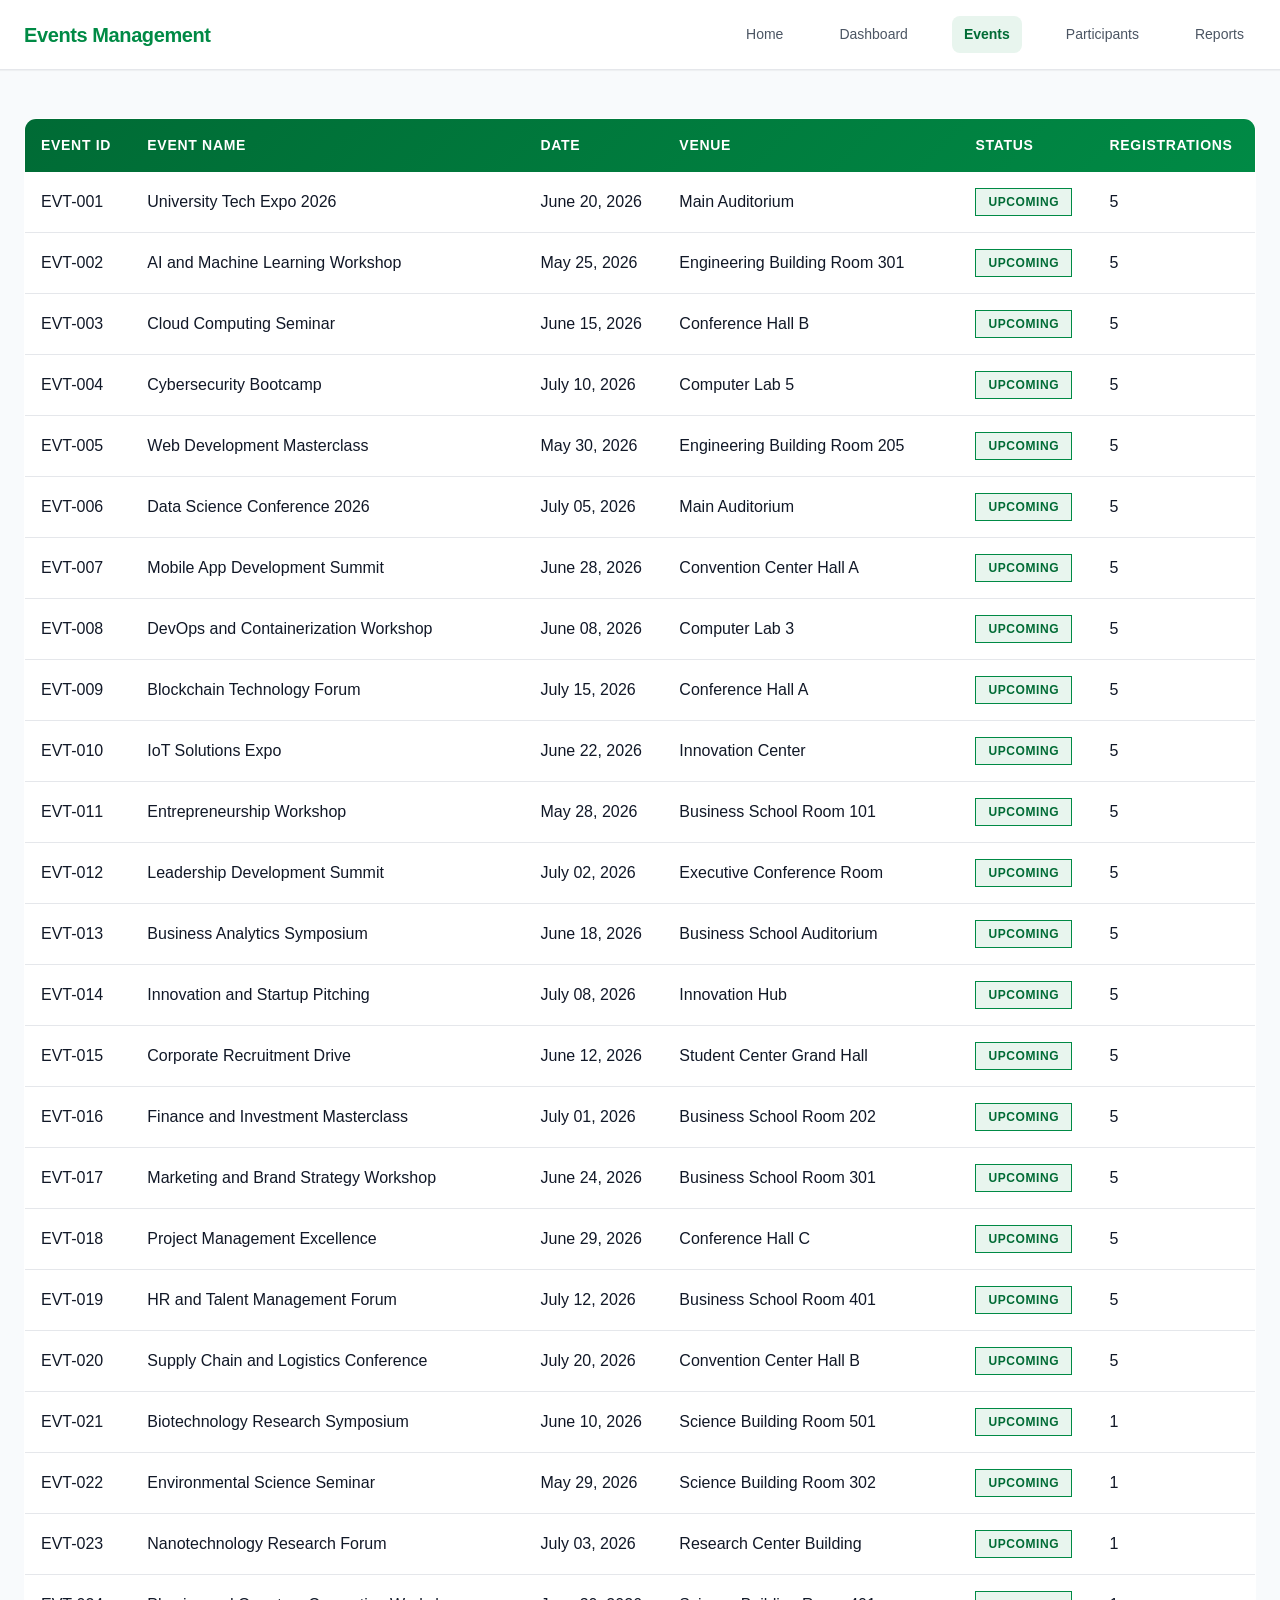
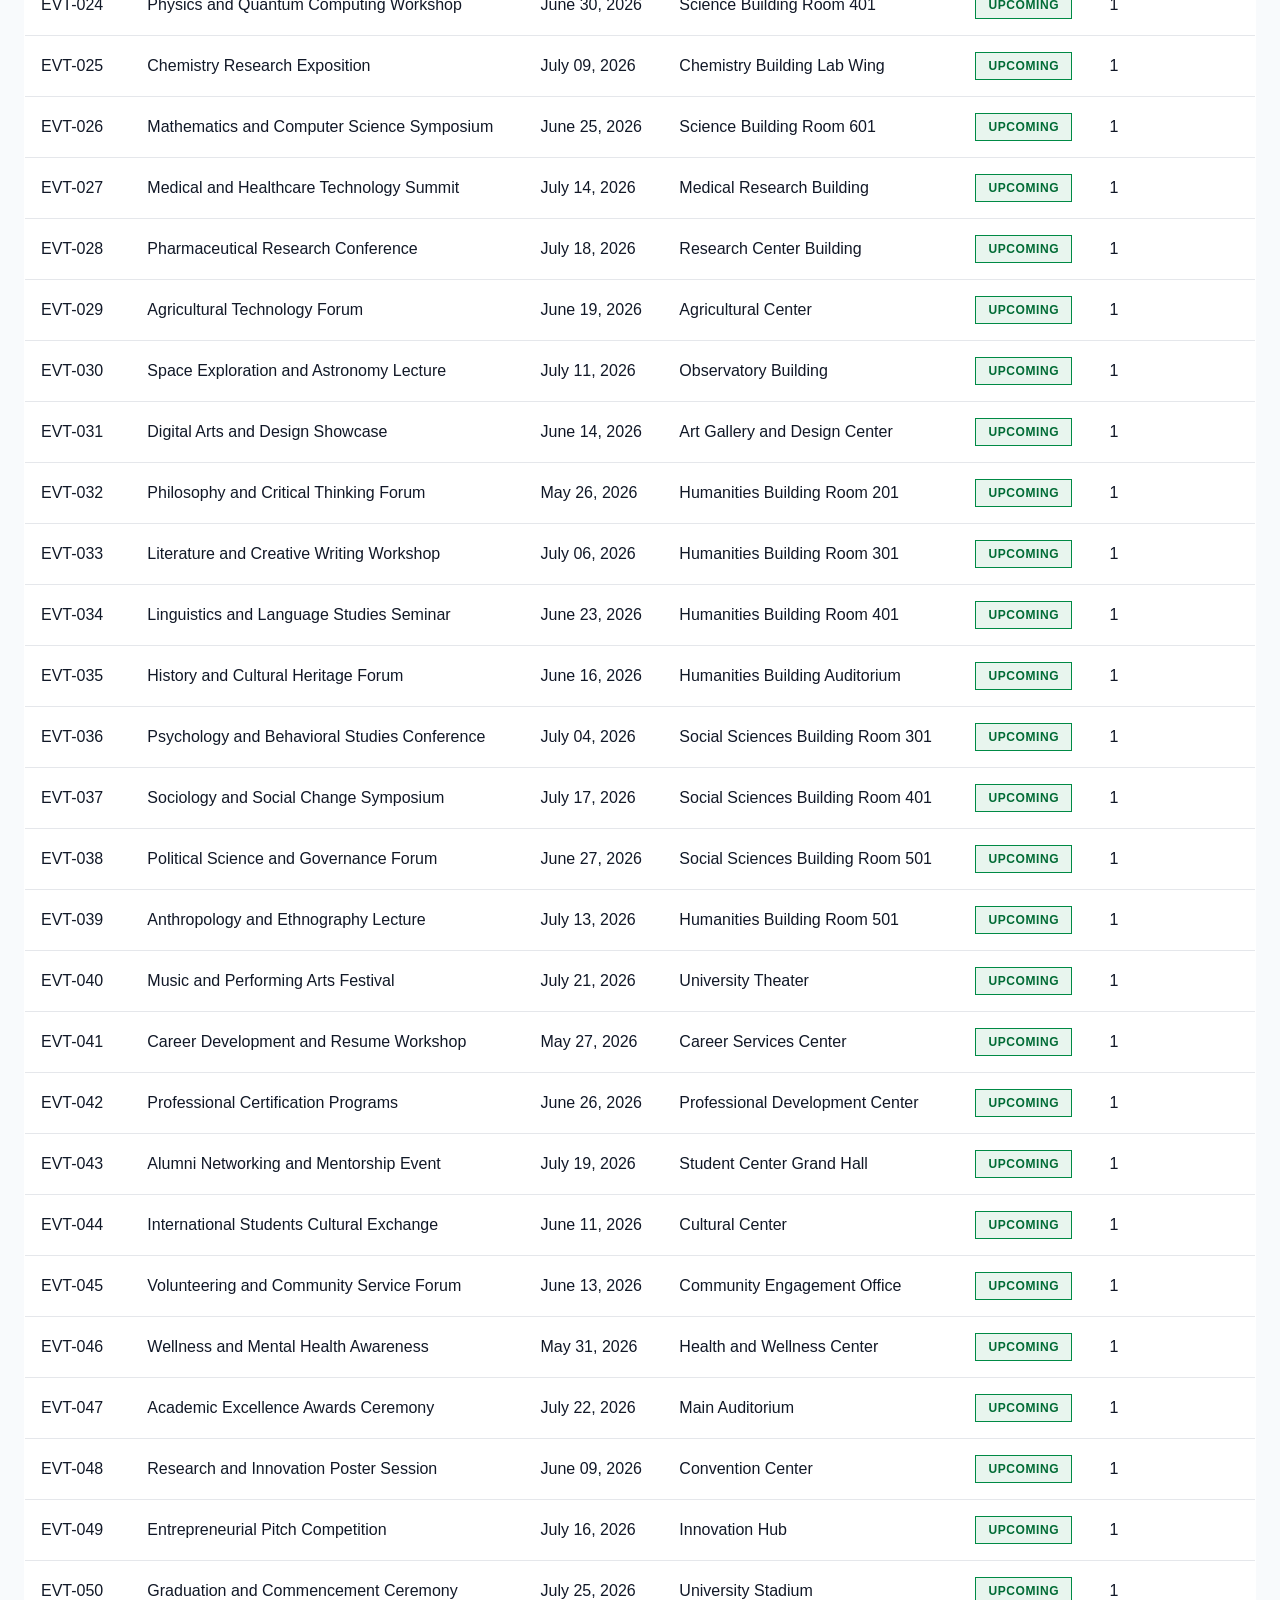
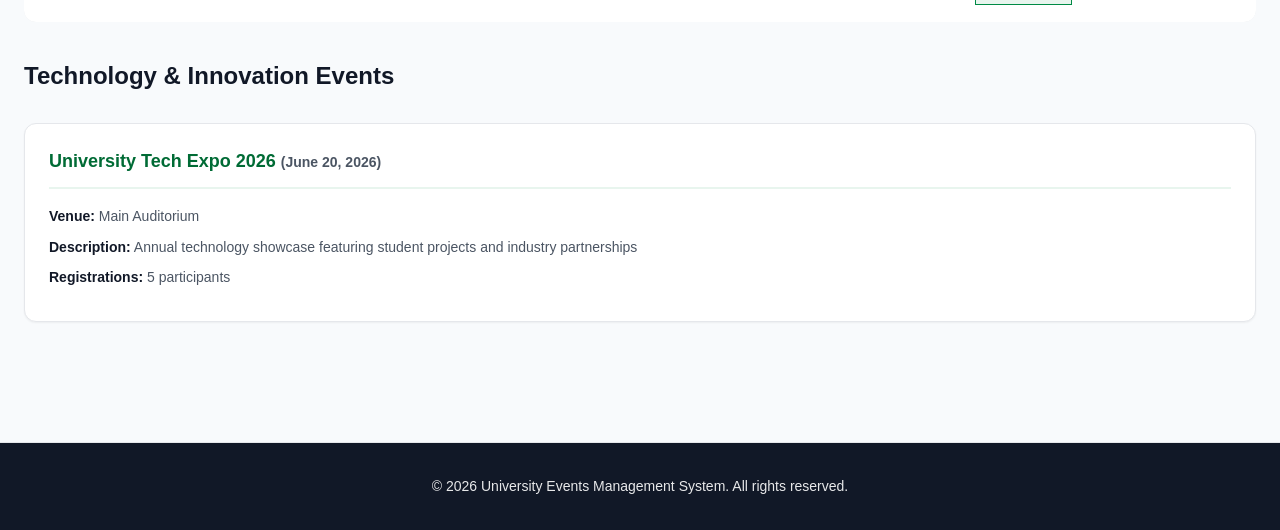
==== group6-events/html/events.html @ a9eaf487 "created initial development for all pages" ====
<!DOCTYPE html>
<html lang="en">
<head>
    <meta charset="UTF-8">
    <meta name="viewport" content="width=device-width, initial-scale=1.0">
    <title>Events Management System - Events Listing</title>
    <link rel="stylesheet" href="../css/style.css">
</head>
<body>
    <!-- HEADER / NAVIGATION -->
    <header class="header">
        <div class="container">
            <div class="header-content">
                <div class="logo">Events Management</div>
                <nav class="nav">
                    <a href="home.html">Home</a>
                    <a href="index.html">Dashboard</a>
                    <a href="events.html" class="active">Events</a>
                    <a href="participants.html">Participants</a>
                    <a href="reports.html">Reports</a>
                </nav>
            </div>
        </div>
    </header>

    <!-- MAIN CONTENT -->
    <main class="main">

        <div class="container">
            
            <!-- EVENTS TABLE -->
            <div class="table-container">
                <table>
                    <thead>
                        <tr>
                            <th>Event ID</th>
                            <th>Event Name</th>
                            <th>Date</th>
                            <th>Venue</th>
                            <th>Status</th>
                            <th>Registrations</th>
                        </tr>
                    </thead>
                    <tbody>
                        <tr><td>EVT-001</td><td>University Tech Expo 2026</td><td>June 20, 2026</td><td>Main Auditorium</td><td><span class="badge badge-primary">Upcoming</span></td><td>5</td></tr>
                        <tr><td>EVT-002</td><td>AI and Machine Learning Workshop</td><td>May 25, 2026</td><td>Engineering Building Room 301</td><td><span class="badge badge-primary">Upcoming</span></td><td>5</td></tr>
                        <tr><td>EVT-003</td><td>Cloud Computing Seminar</td><td>June 15, 2026</td><td>Conference Hall B</td><td><span class="badge badge-primary">Upcoming</span></td><td>5</td></tr>
                        <tr><td>EVT-004</td><td>Cybersecurity Bootcamp</td><td>July 10, 2026</td><td>Computer Lab 5</td><td><span class="badge badge-primary">Upcoming</span></td><td>5</td></tr>
                        <tr><td>EVT-005</td><td>Web Development Masterclass</td><td>May 30, 2026</td><td>Engineering Building Room 205</td><td><span class="badge badge-primary">Upcoming</span></td><td>5</td></tr>
                        <tr><td>EVT-006</td><td>Data Science Conference 2026</td><td>July 05, 2026</td><td>Main Auditorium</td><td><span class="badge badge-primary">Upcoming</span></td><td>5</td></tr>
                        <tr><td>EVT-007</td><td>Mobile App Development Summit</td><td>June 28, 2026</td><td>Convention Center Hall A</td><td><span class="badge badge-primary">Upcoming</span></td><td>5</td></tr>
                        <tr><td>EVT-008</td><td>DevOps and Containerization Workshop</td><td>June 08, 2026</td><td>Computer Lab 3</td><td><span class="badge badge-primary">Upcoming</span></td><td>5</td></tr>
                        <tr><td>EVT-009</td><td>Blockchain Technology Forum</td><td>July 15, 2026</td><td>Conference Hall A</td><td><span class="badge badge-primary">Upcoming</span></td><td>5</td></tr>
                        <tr><td>EVT-010</td><td>IoT Solutions Expo</td><td>June 22, 2026</td><td>Innovation Center</td><td><span class="badge badge-primary">Upcoming</span></td><td>5</td></tr>
                        <tr><td>EVT-011</td><td>Entrepreneurship Workshop</td><td>May 28, 2026</td><td>Business School Room 101</td><td><span class="badge badge-primary">Upcoming</span></td><td>5</td></tr>
                        <tr><td>EVT-012</td><td>Leadership Development Summit</td><td>July 02, 2026</td><td>Executive Conference Room</td><td><span class="badge badge-primary">Upcoming</span></td><td>5</td></tr>
                        <tr><td>EVT-013</td><td>Business Analytics Symposium</td><td>June 18, 2026</td><td>Business School Auditorium</td><td><span class="badge badge-primary">Upcoming</span></td><td>5</td></tr>
                        <tr><td>EVT-014</td><td>Innovation and Startup Pitching</td><td>July 08, 2026</td><td>Innovation Hub</td><td><span class="badge badge-primary">Upcoming</span></td><td>5</td></tr>
                        <tr><td>EVT-015</td><td>Corporate Recruitment Drive</td><td>June 12, 2026</td><td>Student Center Grand Hall</td><td><span class="badge badge-primary">Upcoming</span></td><td>5</td></tr>
                        <tr><td>EVT-016</td><td>Finance and Investment Masterclass</td><td>July 01, 2026</td><td>Business School Room 202</td><td><span class="badge badge-primary">Upcoming</span></td><td>5</td></tr>
                        <tr><td>EVT-017</td><td>Marketing and Brand Strategy Workshop</td><td>June 24, 2026</td><td>Business School Room 301</td><td><span class="badge badge-primary">Upcoming</span></td><td>5</td></tr>
                        <tr><td>EVT-018</td><td>Project Management Excellence</td><td>June 29, 2026</td><td>Conference Hall C</td><td><span class="badge badge-primary">Upcoming</span></td><td>5</td></tr>
                        <tr><td>EVT-019</td><td>HR and Talent Management Forum</td><td>July 12, 2026</td><td>Business School Room 401</td><td><span class="badge badge-primary">Upcoming</span></td><td>5</td></tr>
                        <tr><td>EVT-020</td><td>Supply Chain and Logistics Conference</td><td>July 20, 2026</td><td>Convention Center Hall B</td><td><span class="badge badge-primary">Upcoming</span></td><td>5</td></tr>
                        <tr><td>EVT-021</td><td>Biotechnology Research Symposium</td><td>June 10, 2026</td><td>Science Building Room 501</td><td><span class="badge badge-primary">Upcoming</span></td><td>1</td></tr>
                        <tr><td>EVT-022</td><td>Environmental Science Seminar</td><td>May 29, 2026</td><td>Science Building Room 302</td><td><span class="badge badge-primary">Upcoming</span></td><td>1</td></tr>
                        <tr><td>EVT-023</td><td>Nanotechnology Research Forum</td><td>July 03, 2026</td><td>Research Center Building</td><td><span class="badge badge-primary">Upcoming</span></td><td>1</td></tr>
                        <tr><td>EVT-024</td><td>Physics and Quantum Computing Workshop</td><td>June 30, 2026</td><td>Science Building Room 401</td><td><span class="badge badge-primary">Upcoming</span></td><td>1</td></tr>
                        <tr><td>EVT-025</td><td>Chemistry Research Exposition</td><td>July 09, 2026</td><td>Chemistry Building Lab Wing</td><td><span class="badge badge-primary">Upcoming</span></td><td>1</td></tr>
                        <tr><td>EVT-026</td><td>Mathematics and Computer Science Symposium</td><td>June 25, 2026</td><td>Science Building Room 601</td><td><span class="badge badge-primary">Upcoming</span></td><td>1</td></tr>
                        <tr><td>EVT-027</td><td>Medical and Healthcare Technology Summit</td><td>July 14, 2026</td><td>Medical Research Building</td><td><span class="badge badge-primary">Upcoming</span></td><td>1</td></tr>
                        <tr><td>EVT-028</td><td>Pharmaceutical Research Conference</td><td>July 18, 2026</td><td>Research Center Building</td><td><span class="badge badge-primary">Upcoming</span></td><td>1</td></tr>
                        <tr><td>EVT-029</td><td>Agricultural Technology Forum</td><td>June 19, 2026</td><td>Agricultural Center</td><td><span class="badge badge-primary">Upcoming</span></td><td>1</td></tr>
                        <tr><td>EVT-030</td><td>Space Exploration and Astronomy Lecture</td><td>July 11, 2026</td><td>Observatory Building</td><td><span class="badge badge-primary">Upcoming</span></td><td>1</td></tr>
                        <tr><td>EVT-031</td><td>Digital Arts and Design Showcase</td><td>June 14, 2026</td><td>Art Gallery and Design Center</td><td><span class="badge badge-primary">Upcoming</span></td><td>1</td></tr>
                        <tr><td>EVT-032</td><td>Philosophy and Critical Thinking Forum</td><td>May 26, 2026</td><td>Humanities Building Room 201</td><td><span class="badge badge-primary">Upcoming</span></td><td>1</td></tr>
                        <tr><td>EVT-033</td><td>Literature and Creative Writing Workshop</td><td>July 06, 2026</td><td>Humanities Building Room 301</td><td><span class="badge badge-primary">Upcoming</span></td><td>1</td></tr>
                        <tr><td>EVT-034</td><td>Linguistics and Language Studies Seminar</td><td>June 23, 2026</td><td>Humanities Building Room 401</td><td><span class="badge badge-primary">Upcoming</span></td><td>1</td></tr>
                        <tr><td>EVT-035</td><td>History and Cultural Heritage Forum</td><td>June 16, 2026</td><td>Humanities Building Auditorium</td><td><span class="badge badge-primary">Upcoming</span></td><td>1</td></tr>
                        <tr><td>EVT-036</td><td>Psychology and Behavioral Studies Conference</td><td>July 04, 2026</td><td>Social Sciences Building Room 301</td><td><span class="badge badge-primary">Upcoming</span></td><td>1</td></tr>
                        <tr><td>EVT-037</td><td>Sociology and Social Change Symposium</td><td>July 17, 2026</td><td>Social Sciences Building Room 401</td><td><span class="badge badge-primary">Upcoming</span></td><td>1</td></tr>
                        <tr><td>EVT-038</td><td>Political Science and Governance Forum</td><td>June 27, 2026</td><td>Social Sciences Building Room 501</td><td><span class="badge badge-primary">Upcoming</span></td><td>1</td></tr>
                        <tr><td>EVT-039</td><td>Anthropology and Ethnography Lecture</td><td>July 13, 2026</td><td>Humanities Building Room 501</td><td><span class="badge badge-primary">Upcoming</span></td><td>1</td></tr>
                        <tr><td>EVT-040</td><td>Music and Performing Arts Festival</td><td>July 21, 2026</td><td>University Theater</td><td><span class="badge badge-primary">Upcoming</span></td><td>1</td></tr>
                        <tr><td>EVT-041</td><td>Career Development and Resume Workshop</td><td>May 27, 2026</td><td>Career Services Center</td><td><span class="badge badge-primary">Upcoming</span></td><td>1</td></tr>
                        <tr><td>EVT-042</td><td>Professional Certification Programs</td><td>June 26, 2026</td><td>Professional Development Center</td><td><span class="badge badge-primary">Upcoming</span></td><td>1</td></tr>
                        <tr><td>EVT-043</td><td>Alumni Networking and Mentorship Event</td><td>July 19, 2026</td><td>Student Center Grand Hall</td><td><span class="badge badge-primary">Upcoming</span></td><td>1</td></tr>
                        <tr><td>EVT-044</td><td>International Students Cultural Exchange</td><td>June 11, 2026</td><td>Cultural Center</td><td><span class="badge badge-primary">Upcoming</span></td><td>1</td></tr>
                        <tr><td>EVT-045</td><td>Volunteering and Community Service Forum</td><td>June 13, 2026</td><td>Community Engagement Office</td><td><span class="badge badge-primary">Upcoming</span></td><td>1</td></tr>
                        <tr><td>EVT-046</td><td>Wellness and Mental Health Awareness</td><td>May 31, 2026</td><td>Health and Wellness Center</td><td><span class="badge badge-primary">Upcoming</span></td><td>1</td></tr>
                        <tr><td>EVT-047</td><td>Academic Excellence Awards Ceremony</td><td>July 22, 2026</td><td>Main Auditorium</td><td><span class="badge badge-primary">Upcoming</span></td><td>1</td></tr>
                        <tr><td>EVT-048</td><td>Research and Innovation Poster Session</td><td>June 09, 2026</td><td>Convention Center</td><td><span class="badge badge-primary">Upcoming</span></td><td>1</td></tr>
                        <tr><td>EVT-049</td><td>Entrepreneurial Pitch Competition</td><td>July 16, 2026</td><td>Innovation Hub</td><td><span class="badge badge-primary">Upcoming</span></td><td>1</td></tr>
                        <tr><td>EVT-050</td><td>Graduation and Commencement Ceremony</td><td>July 25, 2026</td><td>University Stadium</td><td><span class="badge badge-primary">Upcoming</span></td><td>1</td></tr>
                    </tbody>
                </table>
            </div>

            <!-- TECH EVENTS CATEGORY -->
            <section class="section">
                <h2>Technology & Innovation Events</h2>
                <div class="grid grid-cols-1">
                    <div class="card">
                        <div class="card-title">University Tech Expo 2026 <span style="color: #4B5563; font-size: 0.875rem;">(June 20, 2026)</span></div>
                        <div class="card-content">
                            <p><strong>Venue:</strong> Main Auditorium</p>
                            <p><strong>Description:</strong> Annual technology showcase featuring student projects and industry partnerships</p>
                            <p><strong>Registrations:</strong> 5 participants</p>
                        </div>
                    </div>
                </div>
            </section>

        </div>
    </main>

    <!-- FOOTER -->
    <footer class="footer">
        <p>&copy; 2026 University Events Management System. All rights reserved.</p>
    </footer>
</body>
</html>
---- group6-events/css/style.css ----
/*
  Events Management System - Master Stylesheet
  Design System: Modern SaaS Analytics Dashboard
  Reference: website_design_reference_guide.md
  Color Scheme: White-dominant with deep green branding
*/

:root {
  /* PRIMARY COLORS */
  --primary-600: #006B35;       /* Dark green for hero/sections */
  --primary-500: #008A45;       /* Main brand color */
  --primary-200: #E8F5EE;       /* Light green for accents */
  --primary-700: #004D26;       /* Deep green accents */  
  /* SURFACE COLORS */
  --surface-0: #FFFFFF;
  --surface-50: #F8FAFC;
  --surface-100: #F1F5F9;
  
  /* NEUTRAL COLORS */
  --neutral-900: #111827;
  --neutral-700: #374151;
  --neutral-600: #4B5563;
  --neutral-500: #6B7280;
  --border-200: #E5E7EB;
  
  /* SEMANTIC */
  --success-500: #16A34A;
  --warning-500: #F59E0B;
  --danger-500: #DC2626;
  
  /* TYPOGRAPHY */
  --font-sans: -apple-system, BlinkMacSystemFont, "Segoe UI", Roboto, sans-serif;
  --font-size-xs: 0.75rem;
  --font-size-sm: 0.875rem;
  --font-size-base: 1rem;
  --font-size-lg: 1.125rem;
  --font-size-xl: 1.25rem;
  --font-size-2xl: 1.5rem;
  --font-size-3xl: 1.875rem;
  --font-size-4xl: 2.25rem;
  
  --line-height-tight: 1.2;
  --line-height-snug: 1.375;
  --line-height-normal: 1.5;
  --line-height-relaxed: 1.625;
  
  /* SPACING */
  --spacing-1: 0.25rem;
  --spacing-2: 0.5rem;
  --spacing-3: 0.75rem;
  --spacing-4: 1rem;
  --spacing-6: 1.5rem;
  --spacing-8: 2rem;
  --spacing-10: 2.5rem;
  --spacing-12: 3rem;
  --spacing-16: 4rem;
  
  /* SHADOWS */
  --shadow-xs: 0 1px 1px 0 rgba(0, 0, 0, 0.04);
  --shadow-sm: 0 1px 2px 0 rgba(0, 0, 0, 0.05);
  --shadow-md: 0 4px 6px -1px rgba(0, 0, 0, 0.1);
  --shadow-lg: 0 10px 15px -3px rgba(0, 0, 0, 0.1);
  
  /* BORDERS */
  --radius-sm: 0.25rem;
  --radius-md: 0.5rem;
  --radius-lg: 0.75rem;
}

/* ========================================
   GLOBAL STYLES
   ======================================== */

* {
  margin: 0;
  padding: 0;
  box-sizing: border-box;
}

html {
  scroll-behavior: smooth;
}

body {
  font-family: var(--font-sans);
  font-size: var(--font-size-base);
  line-height: var(--line-height-normal);
  color: var(--neutral-900);
  background-color: var(--surface-50);
  -webkit-font-smoothing: antialiased;
  display: flex;
  flex-direction: column;
  min-height: 100vh;
}

/* ========================================
   TYPOGRAPHY
   ======================================== */

h1, h2, h3, h4, h5, h6 {
  font-weight: 600;
  line-height: var(--line-height-tight);
  color: var(--neutral-900);
}

h1 {
  font-size: var(--font-size-3xl);
  font-weight: 700;
  margin-bottom: var(--spacing-4);
  color: var(--neutral-900);
}

h2 {
  font-size: var(--font-size-2xl);
  margin-bottom: var(--spacing-6);
  color: var(--neutral-900);
}

h3 {
  font-size: var(--font-size-xl);
  margin-bottom: var(--spacing-4);
}

p {
  margin-bottom: var(--spacing-4);
  color: var(--neutral-600);
  line-height: var(--line-height-relaxed);
}

small {
  font-size: var(--font-size-sm);
  color: var(--neutral-600);
}

a {
  color: var(--primary-500);
  text-decoration: none;
  transition: color 0.2s ease;
}

a:hover {
  color: var(--primary-600);
  text-decoration: underline;
}

/* ========================================
   LAYOUT & STRUCTURE
   ======================================== */

.container {
  width: 100%; 
  padding: 0 var(--spacing-6); 
}

main.main {
  flex: 1;
  padding: var(--spacing-12) 0;
}

/* ========================================
   HEADER / NAVIGATION
   ======================================== */

.header {
  background-color: var(--surface-0);
  border-bottom: 1px solid var(--border-200);
  padding: var(--spacing-4) 0;
  position: sticky;
  top: 0;
  z-index: 100;
  box-shadow: var(--shadow-xs);
}

.header-content {
  display: flex;
  justify-content: space-between;
  align-items: center;
  gap: var(--spacing-8);
}

.logo {
  font-size: var(--font-size-xl);
  font-weight: 700;
  color: var(--primary-500);
  white-space: nowrap;
  letter-spacing: -0.02em;
}

.nav {
  display: flex;
  gap: var(--spacing-8);
  align-items: center;
}

.nav a {
  font-size: var(--font-size-sm);
  font-weight: 500;
  color: var(--neutral-600);
  padding: var(--spacing-2) var(--spacing-3);
  border-radius: var(--radius-md);
  transition: all 0.2s ease;
  position: relative;
}

.nav a:hover {
  color: var(--primary-500);
  background-color: var(--primary-200);
}

.nav a.active {
  color: var(--primary-600);
  background-color: var(--primary-200);
  font-weight: 600;
}

/* ========================================
   HERO SECTION
   ======================================== */

.hero-section {
  background: linear-gradient(135deg, #004D26 0%, #006B35 50%, #008A45 100%);
  color: var(--surface-0);
  padding: var(--spacing-16) 0 var(--spacing-12) 0;
  margin-bottom: var(--spacing-12);
  text-align: center;
  box-shadow: var(--shadow-md);
}

.hero-section h1 {
  color: var(--surface-0);
  font-size: var(--font-size-4xl);
  margin-bottom: var(--spacing-4);
  font-weight: 700;
}

.hero-section p {
  color: rgba(255, 255, 255, 0.9);
  font-size: var(--font-size-lg);
  max-width: 600px;
  margin: 0 auto var(--spacing-8) auto;
}

.footer {
  background-color: var(--neutral-900);
  color: var(--surface-0);
  padding: var(--spacing-8) 0;
  text-align: center;
  font-size: var(--font-size-sm);
  margin-top: auto;
  border-top: 1px solid var(--border-200);
}

.footer p {
  margin: 0;
  color: var(--surface-0);
  opacity: 0.9;
}

/* ========================================
   CARDS & SECTIONS
   ======================================== */

.section {
  margin-bottom: var(--spacing-12);
}

.section h2 {
  font-size: var(--font-size-2xl);
  margin-bottom: var(--spacing-8);
  color: var(--neutral-900);
  font-weight: 700;
}

.card {
  background-color: var(--surface-0);
  border: 1px solid var(--border-200);
  border-radius: var(--radius-lg);
  padding: var(--spacing-6);
  margin-bottom: var(--spacing-6);
  box-shadow: var(--shadow-sm);
  transition: all 0.2s ease;
}

.card:hover {
  box-shadow: var(--shadow-md);
  border-color: var(--primary-200);
}

.card-title {
  font-size: var(--font-size-lg);
  font-weight: 600;
  color: var(--primary-600);
  margin-bottom: var(--spacing-4);
  padding-bottom: var(--spacing-3);
  border-bottom: 2px solid var(--primary-200);
}

.card-content {
  color: var(--neutral-600);
  line-height: var(--line-height-relaxed);
}

.card-content p {
  margin-bottom: var(--spacing-2);
  font-size: var(--font-size-sm);
}

.card-content strong {
  color: var(--neutral-900);
  font-weight: 600;
}

/* ========================================
   STATISTICS & DASHBOARD CARDS
   ======================================== */

.stats-grid {
  display: grid;
  grid-template-columns: repeat(auto-fit, minmax(240px, 1fr));
  gap: var(--spacing-6);
  margin-bottom: var(--spacing-10);
}

.stat-card {
  background-color: var(--surface-0);
  border: 1px solid var(--border-200);
  border-radius: var(--radius-lg);
  padding: var(--spacing-6);
  text-align: center;
  box-shadow: var(--shadow-sm);
  transition: all 0.3s ease;
  position: relative;
}

.stat-card::before {
  content: '';
  position: absolute;
  top: 0;
  left: 0;
  right: 0;
  height: 3px;
  background: linear-gradient(90deg, var(--primary-600), var(--primary-500));
  border-radius: var(--radius-lg) var(--radius-lg) 0 0;
}

.stat-card:hover {
  box-shadow: var(--shadow-lg);
  transform: translateY(-4px);
  border-color: var(--primary-500);
}

.stat-label {
  font-size: var(--font-size-xs);
  font-weight: 700;
  text-transform: uppercase;
  letter-spacing: 0.05em;
  color: var(--neutral-600);
  margin-bottom: var(--spacing-2);
}

.stat-value {
  font-size: var(--font-size-4xl);
  font-weight: 700;
  color: var(--primary-600);
  line-height: 1;
  margin-bottom: var(--spacing-2);
}

.stat-unit {
  font-size: var(--font-size-sm);
  color: var(--neutral-600);
  font-weight: 500;
}

/* ========================================
   TABLES
   ======================================== */

.table-container {
  overflow-x: auto;
  margin-bottom: var(--spacing-10);
  border-radius: var(--radius-lg);
}

table {
  width: 100%;
  border-collapse: collapse;
  background-color: var(--surface-0);
  border: 1px solid var(--border-200);
  border-radius: var(--radius-lg);
  overflow: hidden;
  box-shadow: var(--shadow-sm);
}

thead {
  background: linear-gradient(135deg, var(--primary-600) 0%, var(--primary-500) 100%);
  color: var(--surface-0);
}

th {
  padding: var(--spacing-4);
  text-align: left;
  font-weight: 700;
  font-size: var(--font-size-sm);
  text-transform: uppercase;
  letter-spacing: 0.05em;
}

td {
  padding: var(--spacing-4);
  border-bottom: 1px solid var(--border-200);
  color: var(--neutral-900);
}

tbody tr {
  transition: background-color 0.2s ease;
}

tbody tr:hover {
  background-color: var(--primary-200);
}

tbody tr:last-child td {
  border-bottom: none;
}

/* ========================================
   BADGES & STATUS INDICATORS
   ======================================== */

.badge {
  display: inline-block;
  padding: var(--spacing-1) var(--spacing-3);
  border-radius: var(--radius-full);
  font-size: var(--font-size-xs);
  font-weight: 700;
  text-transform: uppercase;
  letter-spacing: 0.05em;
  white-space: nowrap;
  transition: all 0.2s ease;
}

.badge-confirmed {
  background-color: #D1FAE5;
  color: #065F46;
  border: 1px solid #6EE7B7;
}

.badge-pending {
  background-color: #FEF3C7;
  color: #92400E;
  border: 1px solid #FCD34D;
}

.badge-cancelled {
  background-color: #FEE2E2;
  color: #991B1B;
  border: 1px solid #FCA5A5;
}

.badge-primary {
  background-color: var(--primary-200);
  color: var(--primary-600);
  border: 1px solid var(--primary-500);
}

.badge-secondary {
  background-color: var(--neutral-100);
  color: var(--neutral-700);
  border: 1px solid var(--neutral-300);
}

.badge-success {
  background-color: #DCFCE7;
  color: var(--success-500);
  border: 1px solid var(--success-500);
}

/* ========================================
   BUTTONS
   ======================================== */

.btn {
  display: inline-block;
  padding: var(--spacing-3) var(--spacing-6);
  border-radius: var(--radius-md);
  font-size: var(--font-size-sm);
  font-weight: 600;
  border: 1px solid transparent;
  cursor: pointer;
  transition: all 0.2s ease;
  text-align: center;
  text-decoration: none;
  font-family: var(--font-sans);
}

.btn-primary {
  background-color: var(--primary-500);
  color: var(--surface-0);
  border-color: var(--primary-600);
}

.btn-primary:hover {
  background-color: var(--primary-600);
  transform: translateY(-2px);
  box-shadow: var(--shadow-md);
}

.btn-secondary {
  background-color: var(--surface-50);
  color: var(--neutral-900);
  border: 1px solid var(--border-200);
}

.btn-secondary:hover {
  background-color: var(--neutral-100);
  border-color: var(--neutral-400);
}

.btn-link {
  background-color: transparent;
  color: var(--primary-500);
  border: none;
  padding: 0;
}

.btn-link:hover {
  color: var(--primary-600);
  text-decoration: underline;
}

.btn-secondary:hover {
  background-color: var(--neutral-100);
  border-color: var(--neutral-400);
}

.btn-link {
  background-color: transparent;
  color: var(--primary-500);
  border: none;
  padding: 0;
}

.btn-link:hover {
  color: var(--primary-600);
  text-decoration: underline;
}

.btn-danger {
  background-color: var(--danger-500);
  color: var(--surface-0);
}

.btn-danger:hover {
  background-color: #B91C1C;
  transform: translateY(-2px);
  box-shadow: var(--shadow-md);
}

/* ========================================
   FORMS
   ======================================== */

form {
  margin-bottom: var(--spacing-8);
}

.form-group {
  margin-bottom: var(--spacing-6);
}

label {
  display: block;
  margin-bottom: var(--spacing-2);
  font-weight: 600;
  color: var(--neutral-900);
  font-size: var(--font-size-sm);
  text-transform: uppercase;
  letter-spacing: 0.05em;
}

input,
select,
textarea {
  width: 100%;
  padding: var(--spacing-3);
  border: 1px solid var(--border-200);
  border-radius: var(--radius-md);
  font-family: var(--font-sans);
  font-size: var(--font-size-base);
  color: var(--neutral-900);
  background-color: var(--surface-0);
  transition: border-color 0.2s ease, box-shadow 0.2s ease;
}

input:focus,
select:focus,
textarea:focus {
  outline: none;
  border-color: var(--primary-500);
  box-shadow: 0 0 0 3px var(--primary-200);
}

/* ========================================
   GRID LAYOUTS
   ======================================== */

.grid {
  display: grid;
  gap: var(--spacing-6);
}

.grid-cols-1 {
  grid-template-columns: 1fr;
}

.grid-cols-2 {
  grid-template-columns: repeat(2, 1fr);
}

.grid-cols-3 {
  grid-template-columns: repeat(3, 1fr);
}

.grid-cols-4 {
  grid-template-columns: repeat(4, 1fr);
}

/* ========================================
   RESPONSIVE DESIGN
   ======================================== */

@media (max-width: 1024px) {
  .container {
    padding: 0 var(--spacing-4);
  }

  .grid-cols-4 {
    grid-template-columns: repeat(2, 1fr);
  }

  .grid-cols-3 {
    grid-template-columns: repeat(2, 1fr);
  }
}

@media (max-width: 768px) {
  .grid-cols-2,
  .grid-cols-3,
  .grid-cols-4 {
    grid-template-columns: 1fr;
  }
  
  .stats-grid {
    grid-template-columns: 1fr;
  }

  .header-content {
    flex-direction: column;
    gap: var(--spacing-4);
  }
  
  .nav {
    flex-direction: row;
    gap: var(--spacing-4);
    width: 100%;
    justify-content: center;
  }

  .hero-section {
    padding: var(--spacing-10) 0 var(--spacing-8) 0;
  }

  .hero-section h1 {
    font-size: var(--font-size-2xl);
  }

  .hero-section p {
    font-size: var(--font-size-base);
  }

  table {
    font-size: var(--font-size-sm);
  }

  th, td {
    padding: var(--spacing-2);
  }
}

@media (max-width: 480px) {
  .container {
    padding: 0 var(--spacing-3);
  }

  h1 {
    font-size: var(--font-size-2xl);
  }

  h2 {
    font-size: var(--font-size-xl);
  }

  .hero-section {
    padding: var(--spacing-8) 0 var(--spacing-6) 0;
  }

  .hero-section h1 {
    font-size: var(--font-size-xl);
  }

  .stat-card {
    padding: var(--spacing-4);
  }

  .stat-value {
    font-size: var(--font-size-2xl);
  }

  .btn {
    padding: var(--spacing-2) var(--spacing-4);
    font-size: var(--font-size-xs);
  }
}

/* ========================================
   UTILITY CLASSES
   ======================================== */

.text-center {
  text-align: center;
}

.text-right {
  text-align: right;
}

.text-left {
  text-align: left;
}

.mt-4 { margin-top: var(--spacing-4); }
.mt-6 { margin-top: var(--spacing-6); }
.mt-8 { margin-top: var(--spacing-8); }

.mb-4 { margin-bottom: var(--spacing-4); }
.mb-6 { margin-bottom: var(--spacing-6); }
.mb-8 { margin-bottom: var(--spacing-8); }

.p-4 { padding: var(--spacing-4); }
.p-6 { padding: var(--spacing-6); }
.p-8 { padding: var(--spacing-8); }

.gap-4 { gap: var(--spacing-4); }
.gap-6 { gap: var(--spacing-6); }

.hidden {
  display: none;
}

.flex {
  display: flex;
}

.flex-wrap {
  flex-wrap: wrap;
}

.flex-center {
  display: flex;
  justify-content: center;
  align-items: center;
}

.w-full {
  width: 100%;
}

.w-1-2 {
  width: 50%;
}

.opacity-50 {
  opacity: 0.5;
}

.opacity-75 {
  opacity: 0.75;
}

/* ========================================
   PRINT STYLES
   ======================================== */

@media print {
  body {
    background-color: var(--surface-0);
  }

  .header,
  .footer,
  .nav {
    display: none;
  }

  .page-break {
    page-break-after: always;
  }

  table {
    border-collapse: collapse;
    page-break-inside: avoid;
  }

  tr {
    page-break-inside: avoid;
  }
}

.text-primary { color: var(--primary-500); }
.text-secondary { color: var(--neutral-600); }
.text-success { color: var(--success-500); }
.text-danger { color: var(--danger-500); }

.bg-light { background-color: var(--surface-50); }
.bg-white { background-color: var(--surface-0); }

/* =============================================
   RESPONSIVE DESIGN
   ============================================= */

@media (max-width: 768px) {
  .container {
    padding: 0 var(--spacing-4);
  }
  
  h1 {
    font-size: var(--font-size-2xl);
  }
  
  h2 {
    font-size: var(--font-size-xl);
  }
  
  .header-content {
    flex-direction: column;
    gap: var(--spacing-4);
  }
  
  table {
    font-size: var(--font-size-sm);
  }
  
  th, td {
    padding: var(--spacing-2);
  }
}

/* =============================================
   PRINT STYLES
   ============================================= */

@media print {
  body {
    background-color: white;
  }
  
  .header,
  .footer {
    display: none;
  }
  
  .card {
    page-break-inside: avoid;
  }
}
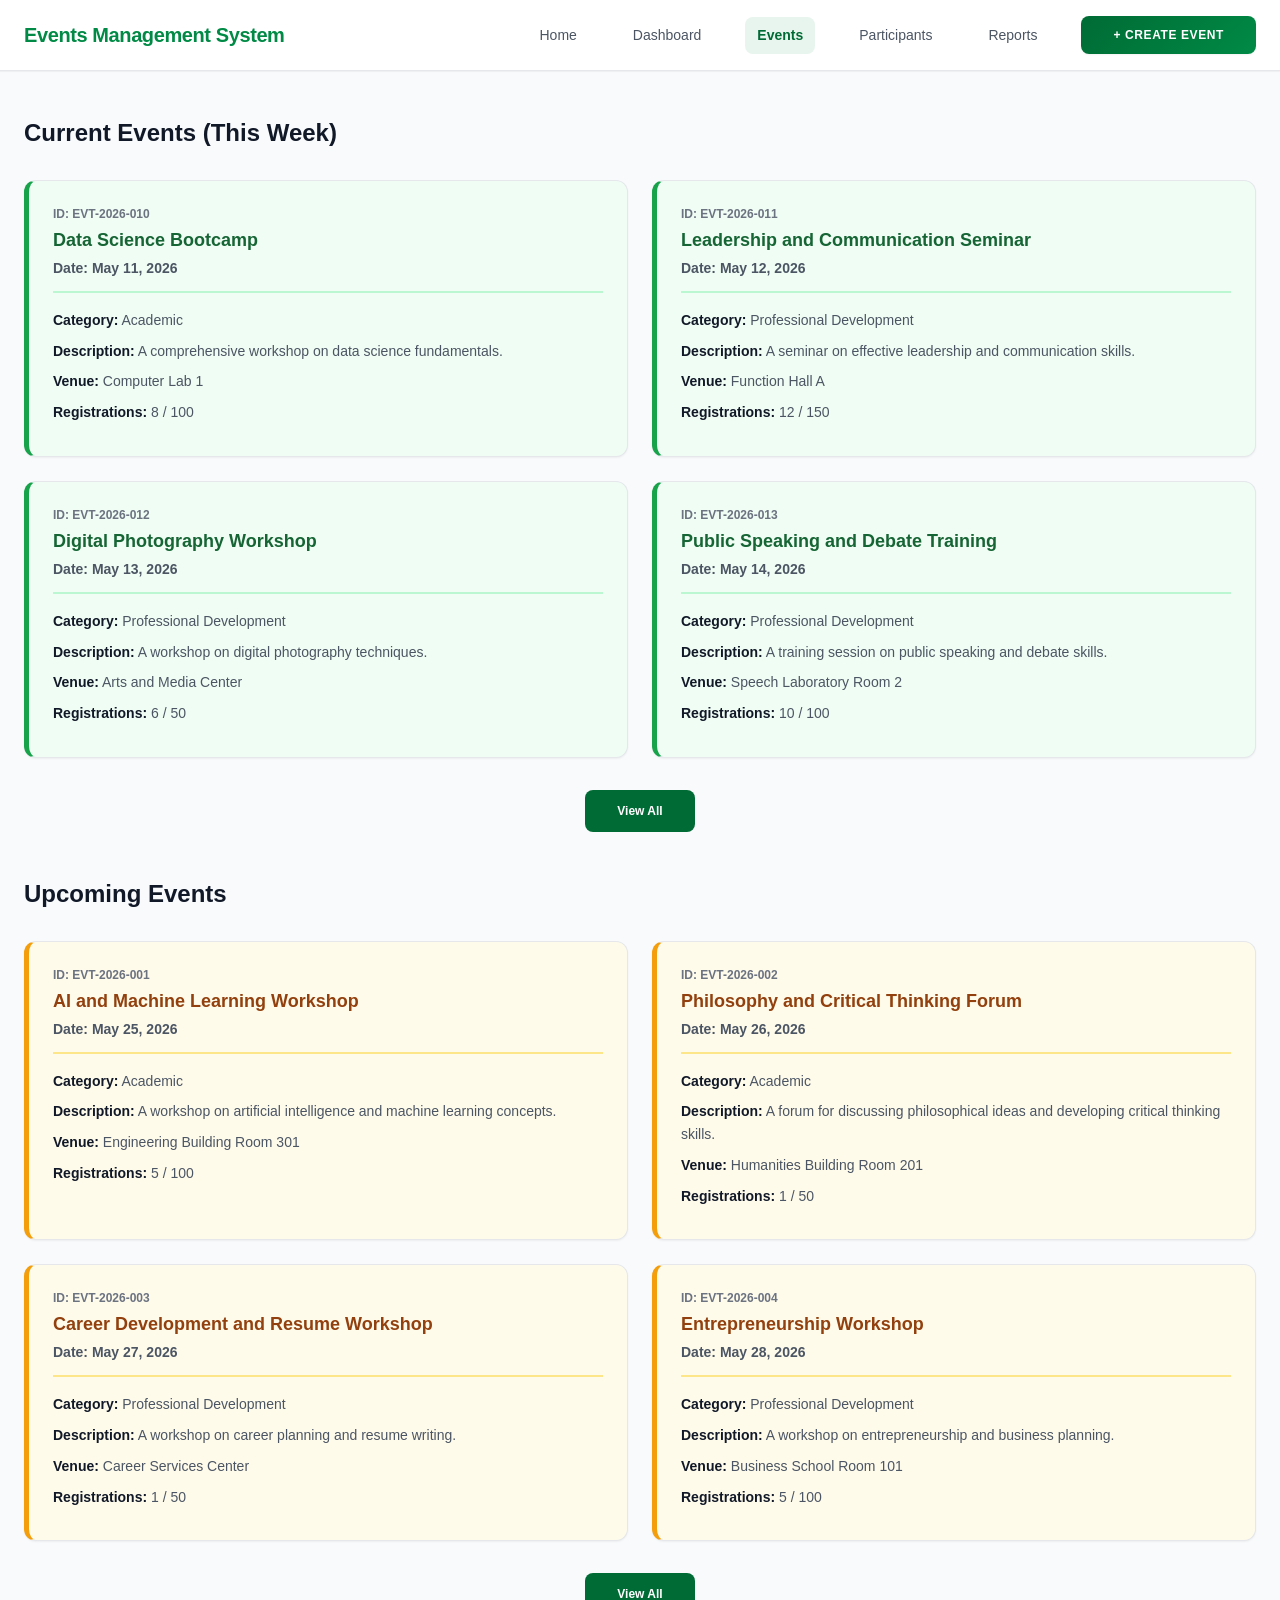
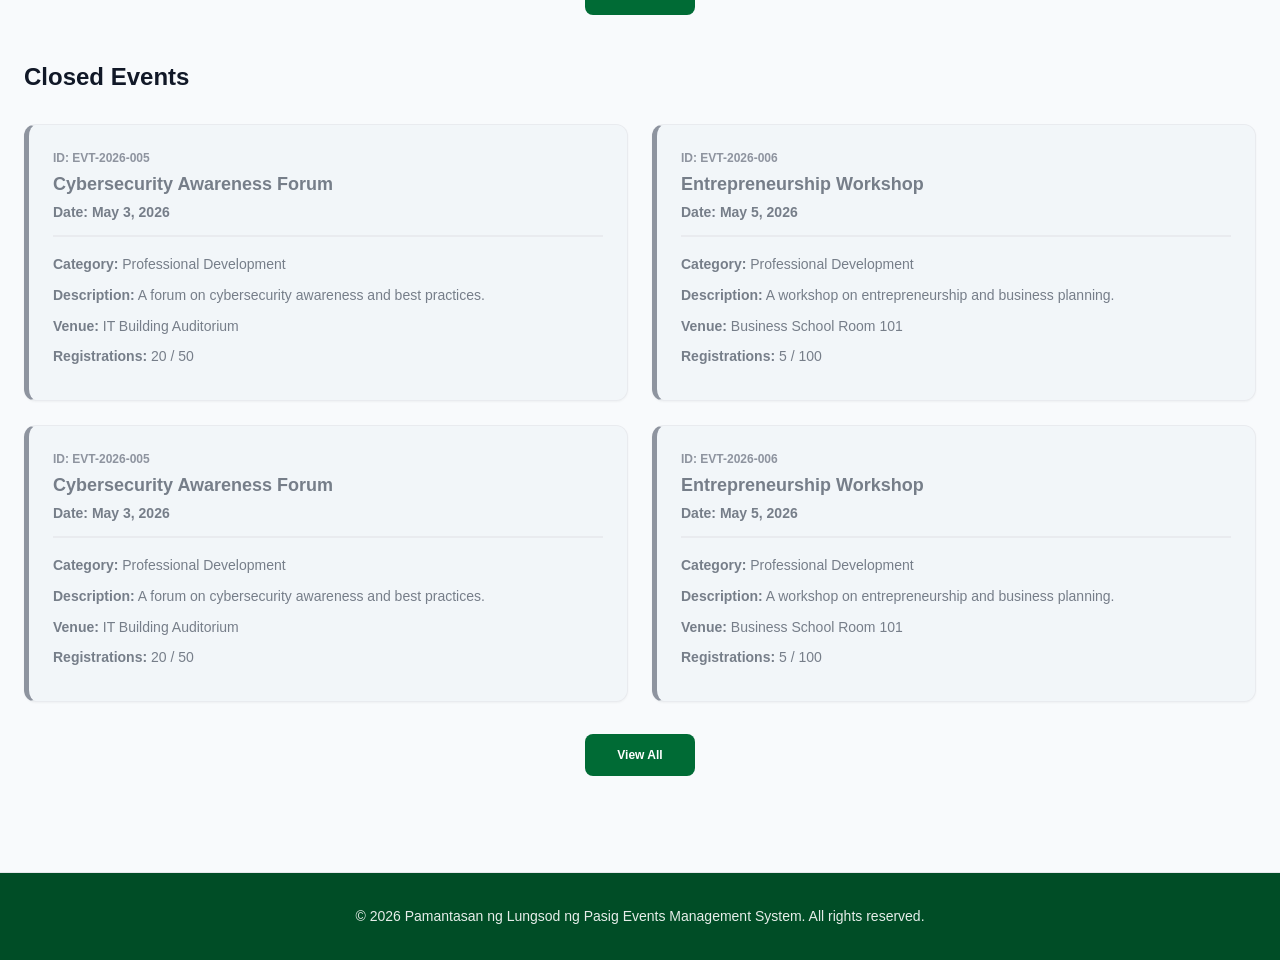
==== commit 1a5d96c0: "Main revamped pages: index.html, events.html, and home.html. Ensure consistent button styles and fon" ====
--- a/group6-events/html/events.html
+++ b/group6-events/html/events.html
@@ -7,116 +7,309 @@
     <link rel="stylesheet" href="../css/style.css">
 </head>
 <body>
-    <!-- HEADER / NAVIGATION -->
     <header class="header">
         <div class="container">
             <div class="header-content">
-                <div class="logo">Events Management</div>
+                <div class="logo">Events Management System</div>
                 <nav class="nav">
                     <a href="home.html">Home</a>
                     <a href="index.html">Dashboard</a>
                     <a href="events.html" class="active">Events</a>
                     <a href="participants.html">Participants</a>
                     <a href="reports.html">Reports</a>
+                    <button class="btn btn-primary" id="openModalBtn">+ Create Event</button>
                 </nav>
             </div>
         </div>
     </header>
 
-    <!-- MAIN CONTENT -->
     <main class="main">
-
         <div class="container">
-            
-            <!-- EVENTS TABLE -->
-            <div class="table-container">
-                <table>
-                    <thead>
-                        <tr>
-                            <th>Event ID</th>
-                            <th>Event Name</th>
-                            <th>Date</th>
-                            <th>Venue</th>
-                            <th>Status</th>
-                            <th>Registrations</th>
-                        </tr>
-                    </thead>
-                    <tbody>
-                        <tr><td>EVT-001</td><td>University Tech Expo 2026</td><td>June 20, 2026</td><td>Main Auditorium</td><td><span class="badge badge-primary">Upcoming</span></td><td>5</td></tr>
-                        <tr><td>EVT-002</td><td>AI and Machine Learning Workshop</td><td>May 25, 2026</td><td>Engineering Building Room 301</td><td><span class="badge badge-primary">Upcoming</span></td><td>5</td></tr>
-                        <tr><td>EVT-003</td><td>Cloud Computing Seminar</td><td>June 15, 2026</td><td>Conference Hall B</td><td><span class="badge badge-primary">Upcoming</span></td><td>5</td></tr>
-                        <tr><td>EVT-004</td><td>Cybersecurity Bootcamp</td><td>July 10, 2026</td><td>Computer Lab 5</td><td><span class="badge badge-primary">Upcoming</span></td><td>5</td></tr>
-                        <tr><td>EVT-005</td><td>Web Development Masterclass</td><td>May 30, 2026</td><td>Engineering Building Room 205</td><td><span class="badge badge-primary">Upcoming</span></td><td>5</td></tr>
-                        <tr><td>EVT-006</td><td>Data Science Conference 2026</td><td>July 05, 2026</td><td>Main Auditorium</td><td><span class="badge badge-primary">Upcoming</span></td><td>5</td></tr>
-                        <tr><td>EVT-007</td><td>Mobile App Development Summit</td><td>June 28, 2026</td><td>Convention Center Hall A</td><td><span class="badge badge-primary">Upcoming</span></td><td>5</td></tr>
-                        <tr><td>EVT-008</td><td>DevOps and Containerization Workshop</td><td>June 08, 2026</td><td>Computer Lab 3</td><td><span class="badge badge-primary">Upcoming</span></td><td>5</td></tr>
-                        <tr><td>EVT-009</td><td>Blockchain Technology Forum</td><td>July 15, 2026</td><td>Conference Hall A</td><td><span class="badge badge-primary">Upcoming</span></td><td>5</td></tr>
-                        <tr><td>EVT-010</td><td>IoT Solutions Expo</td><td>June 22, 2026</td><td>Innovation Center</td><td><span class="badge badge-primary">Upcoming</span></td><td>5</td></tr>
-                        <tr><td>EVT-011</td><td>Entrepreneurship Workshop</td><td>May 28, 2026</td><td>Business School Room 101</td><td><span class="badge badge-primary">Upcoming</span></td><td>5</td></tr>
-                        <tr><td>EVT-012</td><td>Leadership Development Summit</td><td>July 02, 2026</td><td>Executive Conference Room</td><td><span class="badge badge-primary">Upcoming</span></td><td>5</td></tr>
-                        <tr><td>EVT-013</td><td>Business Analytics Symposium</td><td>June 18, 2026</td><td>Business School Auditorium</td><td><span class="badge badge-primary">Upcoming</span></td><td>5</td></tr>
-                        <tr><td>EVT-014</td><td>Innovation and Startup Pitching</td><td>July 08, 2026</td><td>Innovation Hub</td><td><span class="badge badge-primary">Upcoming</span></td><td>5</td></tr>
-                        <tr><td>EVT-015</td><td>Corporate Recruitment Drive</td><td>June 12, 2026</td><td>Student Center Grand Hall</td><td><span class="badge badge-primary">Upcoming</span></td><td>5</td></tr>
-                        <tr><td>EVT-016</td><td>Finance and Investment Masterclass</td><td>July 01, 2026</td><td>Business School Room 202</td><td><span class="badge badge-primary">Upcoming</span></td><td>5</td></tr>
-                        <tr><td>EVT-017</td><td>Marketing and Brand Strategy Workshop</td><td>June 24, 2026</td><td>Business School Room 301</td><td><span class="badge badge-primary">Upcoming</span></td><td>5</td></tr>
-                        <tr><td>EVT-018</td><td>Project Management Excellence</td><td>June 29, 2026</td><td>Conference Hall C</td><td><span class="badge badge-primary">Upcoming</span></td><td>5</td></tr>
-                        <tr><td>EVT-019</td><td>HR and Talent Management Forum</td><td>July 12, 2026</td><td>Business School Room 401</td><td><span class="badge badge-primary">Upcoming</span></td><td>5</td></tr>
-                        <tr><td>EVT-020</td><td>Supply Chain and Logistics Conference</td><td>July 20, 2026</td><td>Convention Center Hall B</td><td><span class="badge badge-primary">Upcoming</span></td><td>5</td></tr>
-                        <tr><td>EVT-021</td><td>Biotechnology Research Symposium</td><td>June 10, 2026</td><td>Science Building Room 501</td><td><span class="badge badge-primary">Upcoming</span></td><td>1</td></tr>
-                        <tr><td>EVT-022</td><td>Environmental Science Seminar</td><td>May 29, 2026</td><td>Science Building Room 302</td><td><span class="badge badge-primary">Upcoming</span></td><td>1</td></tr>
-                        <tr><td>EVT-023</td><td>Nanotechnology Research Forum</td><td>July 03, 2026</td><td>Research Center Building</td><td><span class="badge badge-primary">Upcoming</span></td><td>1</td></tr>
-                        <tr><td>EVT-024</td><td>Physics and Quantum Computing Workshop</td><td>June 30, 2026</td><td>Science Building Room 401</td><td><span class="badge badge-primary">Upcoming</span></td><td>1</td></tr>
-                        <tr><td>EVT-025</td><td>Chemistry Research Exposition</td><td>July 09, 2026</td><td>Chemistry Building Lab Wing</td><td><span class="badge badge-primary">Upcoming</span></td><td>1</td></tr>
-                        <tr><td>EVT-026</td><td>Mathematics and Computer Science Symposium</td><td>June 25, 2026</td><td>Science Building Room 601</td><td><span class="badge badge-primary">Upcoming</span></td><td>1</td></tr>
-                        <tr><td>EVT-027</td><td>Medical and Healthcare Technology Summit</td><td>July 14, 2026</td><td>Medical Research Building</td><td><span class="badge badge-primary">Upcoming</span></td><td>1</td></tr>
-                        <tr><td>EVT-028</td><td>Pharmaceutical Research Conference</td><td>July 18, 2026</td><td>Research Center Building</td><td><span class="badge badge-primary">Upcoming</span></td><td>1</td></tr>
-                        <tr><td>EVT-029</td><td>Agricultural Technology Forum</td><td>June 19, 2026</td><td>Agricultural Center</td><td><span class="badge badge-primary">Upcoming</span></td><td>1</td></tr>
-                        <tr><td>EVT-030</td><td>Space Exploration and Astronomy Lecture</td><td>July 11, 2026</td><td>Observatory Building</td><td><span class="badge badge-primary">Upcoming</span></td><td>1</td></tr>
-                        <tr><td>EVT-031</td><td>Digital Arts and Design Showcase</td><td>June 14, 2026</td><td>Art Gallery and Design Center</td><td><span class="badge badge-primary">Upcoming</span></td><td>1</td></tr>
-                        <tr><td>EVT-032</td><td>Philosophy and Critical Thinking Forum</td><td>May 26, 2026</td><td>Humanities Building Room 201</td><td><span class="badge badge-primary">Upcoming</span></td><td>1</td></tr>
-                        <tr><td>EVT-033</td><td>Literature and Creative Writing Workshop</td><td>July 06, 2026</td><td>Humanities Building Room 301</td><td><span class="badge badge-primary">Upcoming</span></td><td>1</td></tr>
-                        <tr><td>EVT-034</td><td>Linguistics and Language Studies Seminar</td><td>June 23, 2026</td><td>Humanities Building Room 401</td><td><span class="badge badge-primary">Upcoming</span></td><td>1</td></tr>
-                        <tr><td>EVT-035</td><td>History and Cultural Heritage Forum</td><td>June 16, 2026</td><td>Humanities Building Auditorium</td><td><span class="badge badge-primary">Upcoming</span></td><td>1</td></tr>
-                        <tr><td>EVT-036</td><td>Psychology and Behavioral Studies Conference</td><td>July 04, 2026</td><td>Social Sciences Building Room 301</td><td><span class="badge badge-primary">Upcoming</span></td><td>1</td></tr>
-                        <tr><td>EVT-037</td><td>Sociology and Social Change Symposium</td><td>July 17, 2026</td><td>Social Sciences Building Room 401</td><td><span class="badge badge-primary">Upcoming</span></td><td>1</td></tr>
-                        <tr><td>EVT-038</td><td>Political Science and Governance Forum</td><td>June 27, 2026</td><td>Social Sciences Building Room 501</td><td><span class="badge badge-primary">Upcoming</span></td><td>1</td></tr>
-                        <tr><td>EVT-039</td><td>Anthropology and Ethnography Lecture</td><td>July 13, 2026</td><td>Humanities Building Room 501</td><td><span class="badge badge-primary">Upcoming</span></td><td>1</td></tr>
-                        <tr><td>EVT-040</td><td>Music and Performing Arts Festival</td><td>July 21, 2026</td><td>University Theater</td><td><span class="badge badge-primary">Upcoming</span></td><td>1</td></tr>
-                        <tr><td>EVT-041</td><td>Career Development and Resume Workshop</td><td>May 27, 2026</td><td>Career Services Center</td><td><span class="badge badge-primary">Upcoming</span></td><td>1</td></tr>
-                        <tr><td>EVT-042</td><td>Professional Certification Programs</td><td>June 26, 2026</td><td>Professional Development Center</td><td><span class="badge badge-primary">Upcoming</span></td><td>1</td></tr>
-                        <tr><td>EVT-043</td><td>Alumni Networking and Mentorship Event</td><td>July 19, 2026</td><td>Student Center Grand Hall</td><td><span class="badge badge-primary">Upcoming</span></td><td>1</td></tr>
-                        <tr><td>EVT-044</td><td>International Students Cultural Exchange</td><td>June 11, 2026</td><td>Cultural Center</td><td><span class="badge badge-primary">Upcoming</span></td><td>1</td></tr>
-                        <tr><td>EVT-045</td><td>Volunteering and Community Service Forum</td><td>June 13, 2026</td><td>Community Engagement Office</td><td><span class="badge badge-primary">Upcoming</span></td><td>1</td></tr>
-                        <tr><td>EVT-046</td><td>Wellness and Mental Health Awareness</td><td>May 31, 2026</td><td>Health and Wellness Center</td><td><span class="badge badge-primary">Upcoming</span></td><td>1</td></tr>
-                        <tr><td>EVT-047</td><td>Academic Excellence Awards Ceremony</td><td>July 22, 2026</td><td>Main Auditorium</td><td><span class="badge badge-primary">Upcoming</span></td><td>1</td></tr>
-                        <tr><td>EVT-048</td><td>Research and Innovation Poster Session</td><td>June 09, 2026</td><td>Convention Center</td><td><span class="badge badge-primary">Upcoming</span></td><td>1</td></tr>
-                        <tr><td>EVT-049</td><td>Entrepreneurial Pitch Competition</td><td>July 16, 2026</td><td>Innovation Hub</td><td><span class="badge badge-primary">Upcoming</span></td><td>1</td></tr>
-                        <tr><td>EVT-050</td><td>Graduation and Commencement Ceremony</td><td>July 25, 2026</td><td>University Stadium</td><td><span class="badge badge-primary">Upcoming</span></td><td>1</td></tr>
-                    </tbody>
-                </table>
-            </div>
-
-            <!-- TECH EVENTS CATEGORY -->
+
+            <!-- CURRENT EVENTS -->
             <section class="section">
-                <h2>Technology & Innovation Events</h2>
-                <div class="grid grid-cols-1">
-                    <div class="card">
-                        <div class="card-title">University Tech Expo 2026 <span style="color: #4B5563; font-size: 0.875rem;">(June 20, 2026)</span></div>
-                        <div class="card-content">
-                            <p><strong>Venue:</strong> Main Auditorium</p>
-                            <p><strong>Description:</strong> Annual technology showcase featuring student projects and industry partnerships</p>
-                            <p><strong>Registrations:</strong> 5 participants</p>
-                        </div>
-                    </div>
+                <h2>Current Events (This Week)</h2>
+                <div class="events-grid-container">
+
+                    <div class="card card-current">
+                        <div class="card-title">
+                            <span class="event-id">ID: EVT-2026-010</span>
+                            Data Science Bootcamp
+                            <span class="text-secondary" style="font-size: var(--font-size-sm); display: block; margin-top: var(--spacing-1);">Date: May 11, 2026</span>
+                        </div>
+                        <div class="card-content">
+                            <p><strong>Category:</strong> Academic</p>
+                            <p><strong>Description:</strong> A comprehensive workshop on data science fundamentals.</p>
+                            <p><strong>Venue:</strong> Computer Lab 1</p>
+                            <p><strong>Registrations:</strong> 8 / 100</p>
+                        </div>
+                    </div>
+
+                    <div class="card card-current">
+                        <div class="card-title">
+                            <span class="event-id">ID: EVT-2026-011</span>
+                            Leadership and Communication Seminar
+                            <span class="text-secondary" style="font-size: var(--font-size-sm); display: block; margin-top: var(--spacing-1);">Date: May 12, 2026</span>
+                        </div>
+                        <div class="card-content">
+                            <p><strong>Category:</strong> Professional Development</p>
+                            <p><strong>Description:</strong> A seminar on effective leadership and communication skills.</p>
+                            <p><strong>Venue:</strong> Function Hall A</p>
+                            <p><strong>Registrations:</strong> 12 / 150</p>
+                        </div>
+                    </div>
+
+                    <div class="card card-current">
+                        <div class="card-title">
+                            <span class="event-id">ID: EVT-2026-012</span>
+                            Digital Photography Workshop
+                            <span class="text-secondary" style="font-size: var(--font-size-sm); display: block; margin-top: var(--spacing-1);">Date: May 13, 2026</span>
+                        </div>
+                        <div class="card-content">
+                            <p><strong>Category:</strong> Professional Development</p>
+                            <p><strong>Description:</strong> A workshop on digital photography techniques.</p>
+                            <p><strong>Venue:</strong> Arts and Media Center</p>
+                            <p><strong>Registrations:</strong> 6 / 50</p>
+                        </div>
+                    </div>
+
+                    <div class="card card-current">
+                        <div class="card-title">
+                            <span class="event-id">ID: EVT-2026-013</span>
+                            Public Speaking and Debate Training
+                            <span class="text-secondary" style="font-size: var(--font-size-sm); display: block; margin-top: var(--spacing-1);">Date: May 14, 2026</span>
+                        </div>
+                        <div class="card-content">
+                            <p><strong>Category:</strong> Professional Development</p>
+                            <p><strong>Description:</strong> A training session on public speaking and debate skills.</p>
+                            <p><strong>Venue:</strong> Speech Laboratory Room 2</p>
+                            <p><strong>Registrations:</strong> 10 / 100</p>
+                        </div>
+                    </div>
+
+                </div>
+                <div class="view-all-container">
+                    <a class="btn-view-all">View All</a>
+                </div>
+            </section>
+
+            <!-- UPCOMING EVENTS -->
+            <section class="section">
+                <h2>Upcoming Events</h2>
+                <div class="events-grid-container">
+
+                    <div class="card card-upcoming">
+                        <div class="card-title">
+                            <span class="event-id">ID: EVT-2026-001</span>
+                            AI and Machine Learning Workshop
+                            <span class="text-secondary" style="font-size: var(--font-size-sm); display: block; margin-top: var(--spacing-1);">Date: May 25, 2026</span>
+                        </div>
+                        <div class="card-content">
+                            <p><strong>Category:</strong> Academic</p>
+                            <p><strong>Description:</strong> A workshop on artificial intelligence and machine learning concepts.</p>
+                            <p><strong>Venue:</strong> Engineering Building Room 301</p>
+                            <p><strong>Registrations:</strong> 5 / 100</p>
+                        </div>
+                    </div>
+
+                    <div class="card card-upcoming">
+                        <div class="card-title">
+                            <span class="event-id">ID: EVT-2026-002</span>
+                            Philosophy and Critical Thinking Forum
+                            <span class="text-secondary" style="font-size: var(--font-size-sm); display: block; margin-top: var(--spacing-1);">Date: May 26, 2026</span>
+                        </div>
+                        <div class="card-content">
+                            <p><strong>Category:</strong> Academic</p>
+                            <p><strong>Description:</strong> A forum for discussing philosophical ideas and developing critical thinking skills.</p>
+                            <p><strong>Venue:</strong> Humanities Building Room 201</p>
+                            <p><strong>Registrations:</strong> 1 / 50</p>
+                        </div>
+                    </div>
+
+                    <div class="card card-upcoming">
+                        <div class="card-title">
+                            <span class="event-id">ID: EVT-2026-003</span>
+                            Career Development and Resume Workshop
+                            <span class="text-secondary" style="font-size: var(--font-size-sm); display: block; margin-top: var(--spacing-1);">Date: May 27, 2026</span>
+                        </div>
+                        <div class="card-content">
+                            <p><strong>Category:</strong> Professional Development</p>
+                            <p><strong>Description:</strong> A workshop on career planning and resume writing.</p>
+                            <p><strong>Venue:</strong> Career Services Center</p>
+                            <p><strong>Registrations:</strong> 1 / 50</p>
+                        </div>
+                    </div>
+
+                    <div class="card card-upcoming">
+                        <div class="card-title">
+                            <span class="event-id">ID: EVT-2026-004</span>
+                            Entrepreneurship Workshop
+                            <span class="text-secondary" style="font-size: var(--font-size-sm); display: block; margin-top: var(--spacing-1);">Date: May 28, 2026</span>
+                        </div>
+                        <div class="card-content">
+                            <p><strong>Category:</strong> Professional Development</p>
+                            <p><strong>Description:</strong> A workshop on entrepreneurship and business planning.</p>
+                            <p><strong>Venue:</strong> Business School Room 101</p>
+                            <p><strong>Registrations:</strong> 5 / 100</p>
+                        </div>
+                    </div>
+
+                </div>
+                <div class="view-all-container">
+                    <a class="btn-view-all">View All</a>
+                </div>
+            </section>
+
+            <!-- CLOSED EVENTS -->
+            <section class="section">
+                <h2>Closed Events</h2>
+                <div class="events-grid-container">
+
+                    <div class="card card-closed">
+                        <div class="card-title">
+                            <span class="event-id">ID: EVT-2026-005</span>
+                            Cybersecurity Awareness Forum
+                            <span class="text-secondary" style="font-size: var(--font-size-sm); display: block; margin-top: var(--spacing-1);">Date: May 3, 2026</span>
+                        </div>
+                        <div class="card-content">
+                            <p><strong>Category:</strong> Professional Development</p>
+                            <p><strong>Description:</strong> A forum on cybersecurity awareness and best practices.</p>
+                            <p><strong>Venue:</strong> IT Building Auditorium</p>
+                            <p><strong>Registrations:</strong> 20 / 50</p>
+                        </div>
+                    </div>
+
+                    <div class="card card-closed">
+                        <div class="card-title">
+                            <span class="event-id">ID: EVT-2026-006</span>
+                            Entrepreneurship Workshop
+                            <span class="text-secondary" style="font-size: var(--font-size-sm); display: block; margin-top: var(--spacing-1);">Date: May 5, 2026</span>
+                        </div>
+                        <div class="card-content">
+                            <p><strong>Category:</strong> Professional Development</p>
+                            <p><strong>Description:</strong> A workshop on entrepreneurship and business planning.</p>  
+                            <p><strong>Venue:</strong> Business School Room 101</p>
+                            <p><strong>Registrations:</strong> 5 / 100</p>
+                        </div>
+                    </div>
+                    <div class="card card-closed">
+                        <div class="card-title">
+                            <span class="event-id">ID: EVT-2026-005</span>
+                            Cybersecurity Awareness Forum
+                            <span class="text-secondary" style="font-size: var(--font-size-sm); display: block; margin-top: var(--spacing-1);">Date: May 3, 2026</span>
+                        </div>
+                        <div class="card-content">
+                            <p><strong>Category:</strong> Professional Development</p>
+                            <p><strong>Description:</strong> A forum on cybersecurity awareness and best practices.</p>
+                            <p><strong>Venue:</strong> IT Building Auditorium</p>
+                            <p><strong>Registrations:</strong> 20 / 50</p>
+                        </div>
+                    </div>
+
+                    <div class="card card-closed">
+                        <div class="card-title">
+                            <span class="event-id">ID: EVT-2026-006</span>
+                            Entrepreneurship Workshop
+                            <span class="text-secondary" style="font-size: var(--font-size-sm); display: block; margin-top: var(--spacing-1);">Date: May 5, 2026</span>
+                        </div>
+                        <div class="card-content">
+                            <p><strong>Category:</strong> Professional Development</p>
+                            <p><strong>Description:</strong> A workshop on entrepreneurship and business planning.</p>
+                            <p><strong>Venue:</strong> Business School Room 101</p>
+                            <p><strong>Registrations:</strong> 5 / 100</p>
+                        </div>
+                    </div>
+                </div>
+                <div class="view-all-container">
+                    <a class="btn-view-all">View All</a>
                 </div>
             </section>
 
         </div>
     </main>
 
-    <!-- FOOTER -->
+    <!-- CREATE EVENT MODAL -->
+    <div class="modal-overlay" id="createEventModal" role="dialog" aria-modal="true" aria-labelledby="modalTitle">
+        <div class="modal">
+            <div class="modal-header">
+                <h3 id="modalTitle">Create New Event</h3>
+                <button class="modal-close" id="closeModalBtn" aria-label="Close modal">&#215;</button>
+            </div>
+            <div class="modal-body">
+                <div class="form-group">
+                    <label for="eventName">Event Name</label>
+                    <input type="text" id="eventName" placeholder="e.g. AI and Machine Learning Workshop">
+                </div>
+                <div class="form-group">
+                    <label for="eventDate">Event Date</label>
+                    <input type="date" id="eventDate">
+                </div>
+                <div class="form-group">
+                    <label for="eventVenue">Venue</label>
+                    <input type="text" id="eventVenue" placeholder="e.g. Engineering Building Room 301">
+                </div>
+                <div class="form-group">
+                    <label for="eventCategory">Category</label>
+                    <select id="eventCategory">
+                        <option value="" disabled selected>Select a category</option>
+                        <option value="academic">Academic</option>
+                        <option value="workshop">Workshop</option>
+                        <option value="seminar">Seminar</option>
+                        <option value="forum">Forum</option>
+                        <option value="symposium">Symposium</option>
+                        <option value="sports">Sports</option>
+                        <option value="cultural">Cultural</option>
+                    </select>
+                </div>
+                <div class="form-group">
+                    <label for="eventDescription">Description</label>
+                    <textarea id="eventDescription" rows="3" placeholder="Brief description of the event..."></textarea>
+                </div>
+                <div class="form-group">
+                    <label for="eventCapacity">Max Participants</label>
+                    <input type="number" id="eventCapacity" placeholder="e.g. 50" min="1">
+                </div>
+            </div>
+            <div class="modal-footer">
+                <button class="btn btn-secondary" id="cancelModalBtn">Cancel</button>
+                <button class="btn btn-primary">Save Event</button>
+            </div>
+        </div>
+    </div>
+
     <footer class="footer">
-        <p>&copy; 2026 University Events Management System. All rights reserved.</p>
+        <p>&copy; 2026 Pamantasan ng Lungsod ng Pasig Events Management System. All rights reserved.</p>
     </footer>
+
+    <script>
+        const modal = document.getElementById('createEventModal');
+        const openBtn = document.getElementById('openModalBtn');
+        const closeBtn = document.getElementById('closeModalBtn');
+        const cancelBtn = document.getElementById('cancelModalBtn');
+
+        function openModal() {
+            modal.classList.add('is-open');
+            document.body.style.overflow = 'hidden';
+        }
+
+        function closeModal() {
+            modal.classList.remove('is-open');
+            document.body.style.overflow = '';
+        }
+
+        openBtn.addEventListener('click', openModal);
+        closeBtn.addEventListener('click', closeModal);
+        cancelBtn.addEventListener('click', closeModal);
+
+        // Close when clicking the backdrop
+        modal.addEventListener('click', function (e) {
+            if (e.target === modal) closeModal();
+        });
+
+        // Close on Escape key
+        document.addEventListener('keydown', function (e) {
+            if (e.key === 'Escape' && modal.classList.contains('is-open')) closeModal();
+        });
+    </script>
 </body>
-</html>
+</html>
--- a/group6-events/css/style.css
+++ b/group6-events/css/style.css
@@ -1,33 +1,33 @@
 /*
   Events Management System - Master Stylesheet
   Design System: Modern SaaS Analytics Dashboard
-  Reference: website_design_reference_guide.md
   Color Scheme: White-dominant with deep green branding
 */
 
 :root {
   /* PRIMARY COLORS */
-  --primary-600: #006B35;       /* Dark green for hero/sections */
-  --primary-500: #008A45;       /* Main brand color */
-  --primary-200: #E8F5EE;       /* Light green for accents */
-  --primary-700: #004D26;       /* Deep green accents */  
+  --primary-600: #006B35;
+  --primary-500: #008A45;
+  --primary-200: #E8F5EE;
+  --primary-700: #004D26;
+
   /* SURFACE COLORS */
   --surface-0: #FFFFFF;
   --surface-50: #F8FAFC;
   --surface-100: #F1F5F9;
-  
+
   /* NEUTRAL COLORS */
   --neutral-900: #111827;
   --neutral-700: #374151;
   --neutral-600: #4B5563;
   --neutral-500: #6B7280;
   --border-200: #E5E7EB;
-  
+
   /* SEMANTIC */
   --success-500: #16A34A;
   --warning-500: #F59E0B;
   --danger-500: #DC2626;
-  
+
   /* TYPOGRAPHY */
   --font-sans: -apple-system, BlinkMacSystemFont, "Segoe UI", Roboto, sans-serif;
   --font-size-xs: 0.75rem;
@@ -38,12 +38,12 @@
   --font-size-2xl: 1.5rem;
   --font-size-3xl: 1.875rem;
   --font-size-4xl: 2.25rem;
-  
+
   --line-height-tight: 1.2;
   --line-height-snug: 1.375;
   --line-height-normal: 1.5;
   --line-height-relaxed: 1.625;
-  
+
   /* SPACING */
   --spacing-1: 0.25rem;
   --spacing-2: 0.5rem;
@@ -54,17 +54,18 @@
   --spacing-10: 2.5rem;
   --spacing-12: 3rem;
   --spacing-16: 4rem;
-  
+
   /* SHADOWS */
   --shadow-xs: 0 1px 1px 0 rgba(0, 0, 0, 0.04);
   --shadow-sm: 0 1px 2px 0 rgba(0, 0, 0, 0.05);
   --shadow-md: 0 4px 6px -1px rgba(0, 0, 0, 0.1);
   --shadow-lg: 0 10px 15px -3px rgba(0, 0, 0, 0.1);
-  
+
   /* BORDERS */
   --radius-sm: 0.25rem;
   --radius-md: 0.5rem;
   --radius-lg: 0.75rem;
+  --radius-full: 9999px;
 }
 
 /* ========================================
@@ -100,20 +101,20 @@
 h1, h2, h3, h4, h5, h6 {
   font-weight: 600;
   line-height: var(--line-height-tight);
-  color: var(--neutral-900);
+  color: var(--neutral-700);
 }
 
 h1 {
   font-size: var(--font-size-3xl);
   font-weight: 700;
   margin-bottom: var(--spacing-4);
-  color: var(--neutral-900);
+  color: var(--neutral-700);
 }
 
 h2 {
   font-size: var(--font-size-2xl);
   margin-bottom: var(--spacing-6);
-  color: var(--neutral-900);
+  color: var(--neutral-700);
 }
 
 h3 {
@@ -132,15 +133,19 @@
   color: var(--neutral-600);
 }
 
+/* ========================================
+   LINKS
+   ======================================== */
+
 a {
+  text-decoration: none;
+  transition: all 0.2s ease;
   color: var(--primary-500);
+}
+
+a:hover {
   text-decoration: none;
-  transition: color 0.2s ease;
-}
-
-a:hover {
   color: var(--primary-600);
-  text-decoration: underline;
 }
 
 /* ========================================
@@ -148,8 +153,8 @@
    ======================================== */
 
 .container {
-  width: 100%; 
-  padding: 0 var(--spacing-6); 
+  width: 100%;
+  padding: 0 var(--spacing-6);
 }
 
 main.main {
@@ -199,12 +204,12 @@
   padding: var(--spacing-2) var(--spacing-3);
   border-radius: var(--radius-md);
   transition: all 0.2s ease;
-  position: relative;
 }
 
 .nav a:hover {
   color: var(--primary-500);
-  background-color: var(--primary-200);
+  opacity: 0.8;
+  text-decoration: none;
 }
 
 .nav a.active {
@@ -214,34 +219,11 @@
 }
 
 /* ========================================
-   HERO SECTION
-   ======================================== */
-
-.hero-section {
-  background: linear-gradient(135deg, #004D26 0%, #006B35 50%, #008A45 100%);
-  color: var(--surface-0);
-  padding: var(--spacing-16) 0 var(--spacing-12) 0;
-  margin-bottom: var(--spacing-12);
-  text-align: center;
-  box-shadow: var(--shadow-md);
-}
-
-.hero-section h1 {
-  color: var(--surface-0);
-  font-size: var(--font-size-4xl);
-  margin-bottom: var(--spacing-4);
-  font-weight: 700;
-}
-
-.hero-section p {
-  color: rgba(255, 255, 255, 0.9);
-  font-size: var(--font-size-lg);
-  max-width: 600px;
-  margin: 0 auto var(--spacing-8) auto;
-}
+   FOOTER
+   ======================================== */
 
 .footer {
-  background-color: var(--neutral-900);
+  background-color: var(--primary-700);
   color: var(--surface-0);
   padding: var(--spacing-8) 0;
   text-align: center;
@@ -257,6 +239,33 @@
 }
 
 /* ========================================
+   HERO SECTION
+   ======================================== */
+
+.hero-section {
+  background: linear-gradient(135deg, var(--primary-700) 0%, var(--primary-600) 50%, var(--primary-500) 100%);
+  color: var(--surface-0);
+  padding: var(--spacing-16) 0 var(--spacing-12) 0;
+  margin-bottom: var(--spacing-12);
+  text-align: center;
+  box-shadow: var(--shadow-md);
+}
+
+.hero-section h1 {
+  color: var(--surface-0);
+  font-size: var(--font-size-4xl);
+  margin-bottom: var(--spacing-4);
+  font-weight: 700;
+}
+
+.hero-section p {
+  color: rgba(255, 255, 255, 0.9);
+  font-size: var(--font-size-lg);
+  max-width: 600px;
+  margin: 0 auto var(--spacing-8) auto;
+}
+
+/* ========================================
    CARDS & SECTIONS
    ======================================== */
 
@@ -274,16 +283,18 @@
 .card {
   background-color: var(--surface-0);
   border: 1px solid var(--border-200);
+  border-left: 5px solid var(--primary-600);
   border-radius: var(--radius-lg);
   padding: var(--spacing-6);
   margin-bottom: var(--spacing-6);
   box-shadow: var(--shadow-sm);
-  transition: all 0.2s ease;
+  transition: all 0.3s ease;
 }
 
 .card:hover {
-  box-shadow: var(--shadow-md);
-  border-color: var(--primary-200);
+  box-shadow: var(--shadow-lg);
+  transform: translateY(-4px);
+  border-color: var(--primary-500);
 }
 
 .card-title {
@@ -311,6 +322,60 @@
 }
 
 /* ========================================
+   CARD STATE MODIFIERS (events page)
+   ======================================== */
+
+/* Current events — green */
+.card-current {
+  border-left-color: var(--success-500);
+  background-color: #F0FDF4;
+}
+
+.card-current:hover {
+  border-color: var(--success-500);
+}
+
+.card-current .card-title {
+  color: #166534;
+  border-bottom-color: #BBF7D0;
+}
+
+/* Upcoming events — amber/yellow */
+.card-upcoming {
+  border-left-color: var(--warning-500);
+  background-color: #FFFBEB;
+}
+
+.card-upcoming:hover {
+  border-color: var(--warning-500);
+}
+
+.card-upcoming .card-title {
+  color: #92400E;
+  border-bottom-color: #FDE68A;
+}
+
+/* Closed events — gray */
+.card-closed {
+  border-left-color: var(--neutral-500);
+  background-color: var(--surface-100);
+  opacity: 0.75;
+}
+
+.card-closed:hover {
+  border-color: var(--neutral-500);
+}
+
+.card-closed .card-title {
+  color: var(--neutral-600);
+  border-bottom-color: var(--border-200);
+}
+
+.card-closed .card-content strong {
+  color: var(--neutral-600);
+}
+
+/* ========================================
    STATISTICS & DASHBOARD CARDS
    ======================================== */
 
@@ -318,29 +383,17 @@
   display: grid;
   grid-template-columns: repeat(auto-fit, minmax(240px, 1fr));
   gap: var(--spacing-6);
-  margin-bottom: var(--spacing-10);
 }
 
 .stat-card {
   background-color: var(--surface-0);
   border: 1px solid var(--border-200);
+  border-left: 5px solid var(--primary-600);
   border-radius: var(--radius-lg);
   padding: var(--spacing-6);
   text-align: center;
   box-shadow: var(--shadow-sm);
   transition: all 0.3s ease;
-  position: relative;
-}
-
-.stat-card::before {
-  content: '';
-  position: absolute;
-  top: 0;
-  left: 0;
-  right: 0;
-  height: 3px;
-  background: linear-gradient(90deg, var(--primary-600), var(--primary-500));
-  border-radius: var(--radius-lg) var(--radius-lg) 0 0;
 }
 
 .stat-card:hover {
@@ -378,7 +431,6 @@
 
 .table-container {
   overflow-x: auto;
-  margin-bottom: var(--spacing-10);
   border-radius: var(--radius-lg);
 }
 
@@ -465,9 +517,9 @@
 }
 
 .badge-secondary {
-  background-color: var(--neutral-100);
+  background-color: var(--surface-100);
   color: var(--neutral-700);
-  border: 1px solid var(--neutral-300);
+  border: 1px solid var(--border-200);
 }
 
 .badge-success {
@@ -484,7 +536,7 @@
   display: inline-block;
   padding: var(--spacing-3) var(--spacing-6);
   border-radius: var(--radius-md);
-  font-size: var(--font-size-sm);
+  font-size: var(--font-size-xs);
   font-weight: 600;
   border: 1px solid transparent;
   cursor: pointer;
@@ -495,15 +547,23 @@
 }
 
 .btn-primary {
-  background-color: var(--primary-500);
-  color: var(--surface-0);
-  border-color: var(--primary-600);
+  background: linear-gradient(135deg, var(--primary-600) 0%, var(--primary-500) 100%);
+  color: var(--surface-0) !important;
+  padding: var(--spacing-3) var(--spacing-8);
+  border-radius: var(--radius-md);
+  font-size: var(--font-size-xs);
+  font-weight: 700;
+  text-transform: uppercase;
+  letter-spacing: 0.05em;
+  display: inline-block;
+  box-shadow: var(--shadow-sm);
+  border: none;
+  cursor: pointer;
 }
 
 .btn-primary:hover {
-  background-color: var(--primary-600);
-  transform: translateY(-2px);
   box-shadow: var(--shadow-md);
+  filter: brightness(1.1);
 }
 
 .btn-secondary {
@@ -513,25 +573,8 @@
 }
 
 .btn-secondary:hover {
-  background-color: var(--neutral-100);
-  border-color: var(--neutral-400);
-}
-
-.btn-link {
-  background-color: transparent;
-  color: var(--primary-500);
-  border: none;
-  padding: 0;
-}
-
-.btn-link:hover {
-  color: var(--primary-600);
-  text-decoration: underline;
-}
-
-.btn-secondary:hover {
-  background-color: var(--neutral-100);
-  border-color: var(--neutral-400);
+  background-color: var(--surface-100);
+  border-color: var(--neutral-500);
 }
 
 .btn-link {
@@ -610,21 +653,396 @@
   gap: var(--spacing-6);
 }
 
-.grid-cols-1 {
-  grid-template-columns: 1fr;
-}
-
-.grid-cols-2 {
+.grid-cols-1 { grid-template-columns: 1fr; }
+.grid-cols-2 { grid-template-columns: repeat(2, 1fr); }
+.grid-cols-3 { grid-template-columns: repeat(3, 1fr); }
+.grid-cols-4 { grid-template-columns: repeat(4, 1fr); }
+
+.grid-2 {
+  display: grid;
   grid-template-columns: repeat(2, 1fr);
-}
-
-.grid-cols-3 {
-  grid-template-columns: repeat(3, 1fr);
-}
-
-.grid-cols-4 {
-  grid-template-columns: repeat(4, 1fr);
-}
+  gap: var(--spacing-6);
+}
+
+/* ========================================
+   EVENTS GRID
+   ======================================== */
+
+.events-grid-container {
+  display: grid;
+  grid-template-columns: repeat(2, 1fr);
+  gap: var(--spacing-6);
+}
+
+.events-grid-container .card {
+  margin-bottom: 0;
+}
+
+.empty-state {
+  grid-column: 1 / -1;
+  text-align: center;
+  padding: var(--spacing-10);
+  background-color: var(--surface-0);
+  border: 2px dashed var(--border-200);
+  border-radius: var(--radius-lg);
+  color: var(--neutral-600);
+}
+
+.empty-state p {
+  margin: 0;
+}
+
+/* Event ID label inside cards */
+.event-id {
+  display: block;
+  font-size: var(--font-size-xs);
+  color: var(--neutral-500);
+  text-transform: uppercase;
+  margin-bottom: var(--spacing-1);
+}
+
+/* View All button row */
+.view-all-container {
+  display: flex;
+  justify-content: center;
+  margin-top: var(--spacing-8);
+  margin-bottom: var(--spacing-4);
+}
+
+.btn-view-all {
+  background-color: var(--primary-600);
+  color: var(--surface-0);
+  padding: var(--spacing-3) var(--spacing-8);
+  border: none;
+  border-radius: var(--radius-md);
+  font-size: var(--font-size-xs);
+  font-weight: 600;
+  cursor: pointer;
+  text-decoration: none;
+  transition: background-color 0.2s ease-in-out;
+  display: inline-block;
+}
+
+.btn-view-all:hover {
+  background-color: var(--primary-700);
+  color: var(--surface-0);
+  text-decoration: none;
+}
+
+/* ========================================
+   PAGE HEADER (title + action button row)
+   ======================================== */
+
+.page-header {
+  display: flex;
+  justify-content: space-between;
+  align-items: center;
+  margin-bottom: var(--spacing-8);
+}
+
+.page-header h2 {
+  margin-bottom: 0;
+}
+
+/* ========================================
+   MODAL
+   ======================================== */
+
+.modal-overlay {
+  position: fixed;
+  inset: 0;
+  background-color: rgba(0, 0, 0, 0.5);
+  z-index: 200;
+  display: flex;
+  align-items: center;
+  justify-content: center;
+  padding: var(--spacing-6);
+  opacity: 0;
+  visibility: hidden;
+  transition: opacity 0.25s ease, visibility 0.25s ease;
+}
+
+.modal-overlay.is-open {
+  opacity: 1;
+  visibility: visible;
+}
+
+.modal {
+  background-color: var(--surface-0);
+  border-radius: var(--radius-lg);
+  box-shadow: var(--shadow-lg);
+  width: 100%;
+  max-width: 560px;
+  max-height: 90vh;
+  overflow-y: auto;
+  transform: translateY(16px);
+  transition: transform 0.25s ease;
+}
+
+.modal-overlay.is-open .modal {
+  transform: translateY(0);
+}
+
+.modal-header {
+  display: flex;
+  justify-content: space-between;
+  align-items: center;
+  padding: var(--spacing-6);
+  border-bottom: 1px solid var(--border-200);
+  position: sticky;
+  top: 0;
+  background-color: var(--surface-0);
+  z-index: 1;
+}
+
+.modal-header h3 {
+  margin-bottom: 0;
+  color: var(--neutral-900);
+  font-size: var(--font-size-xl);
+}
+
+.modal-close {
+  background: none;
+  border: none;
+  cursor: pointer;
+  color: var(--neutral-500);
+  font-size: var(--font-size-xl);
+  line-height: 1;
+  padding: var(--spacing-1);
+  border-radius: var(--radius-sm);
+  transition: color 0.2s ease, background-color 0.2s ease;
+}
+
+.modal-close:hover {
+  color: var(--neutral-900);
+  background-color: var(--surface-100);
+}
+
+.modal-body {
+  padding: var(--spacing-6);
+}
+
+.modal-footer {
+  display: flex;
+  justify-content: flex-end;
+  gap: var(--spacing-3);
+  padding: var(--spacing-6);
+  border-top: 1px solid var(--border-200);
+  background-color: var(--surface-50);
+  border-radius: 0 0 var(--radius-lg) var(--radius-lg);
+}
+
+/* ========================================
+   LANDING PAGE (home.html)
+   ======================================== */
+
+/* Remove top padding from main on the landing page */
+main.main.main-landing {
+  padding-top: 0;
+}
+
+.landing-hero {
+  background: linear-gradient(135deg, var(--primary-700) 0%, var(--primary-600) 50%, var(--primary-500) 100%);
+  color: var(--surface-0);
+  min-height: 100vh;
+  display: flex;
+  align-items: center;
+  position: relative;
+  overflow: hidden;
+}
+
+.landing-hero::before {
+  content: '';
+  position: absolute;
+  top: -50%;
+  right: -50%;
+  width: 600px;
+  height: 600px;
+  background: rgba(255, 255, 255, 0.05);
+  border-radius: 50%;
+  pointer-events: none;
+}
+
+.landing-hero::after {
+  content: '';
+  position: absolute;
+  bottom: -30%;
+  left: -20%;
+  width: 500px;
+  height: 500px;
+  background: rgba(255, 255, 255, 0.03);
+  border-radius: 50%;
+  pointer-events: none;
+}
+
+.landing-hero-content {
+  position: relative;
+  z-index: 1;
+  max-width: 700px;
+  margin: 0 auto;
+  transform: translateY(-60px);
+}
+
+.landing-hero h1 {
+  font-size: 3.5rem;
+  font-weight: 800;
+  margin-bottom: var(--spacing-6);
+  line-height: var(--line-height-tight);
+  color: var(--surface-0);
+}
+
+.landing-hero p {
+  font-size: var(--font-size-lg);
+  margin-bottom: var(--spacing-10);
+  color: rgba(255, 255, 255, 0.95);
+  line-height: var(--line-height-relaxed);
+}
+
+.landing-cta {
+  display: flex;
+  gap: var(--spacing-4);
+  justify-content: flex-start;
+  flex-wrap: wrap;
+}
+
+.landing-btn {
+  padding: var(--spacing-4) var(--spacing-8);
+  font-size: var(--font-size-base);
+  font-weight: 600;
+  border-radius: var(--radius-md);
+  border: none;
+  cursor: pointer;
+  transition: all 0.3s ease;
+  text-decoration: none;
+  display: inline-block;
+}
+
+.landing-btn-primary {
+  background-color: var(--surface-0);
+  color: var(--primary-600);
+}
+
+.landing-btn-primary:hover {
+  transform: translateY(-4px);
+  box-shadow: 0 10px 25px rgba(0, 0, 0, 0.2);
+  color: var(--primary-600);
+  text-decoration: none;
+}
+
+.landing-btn-secondary {
+  background-color: transparent;
+  color: var(--surface-0);
+  border: 2px solid var(--surface-0);
+}
+
+.landing-btn-secondary:hover {
+  background-color: rgba(255, 255, 255, 0.1);
+  transform: translateY(-4px);
+  color: var(--surface-0);
+  text-decoration: none;
+}
+
+.landing-features {
+  padding: var(--spacing-16) 0;
+}
+
+.landing-features h2 {
+  text-align: center;
+  margin-bottom: var(--spacing-12);
+  font-size: var(--font-size-3xl);
+  color: var(--neutral-900);
+}
+
+.features-grid {
+  display: grid;
+  grid-template-columns: repeat(auto-fit, minmax(250px, 1fr));
+  gap: var(--spacing-8);
+  margin-bottom: var(--spacing-16);
+}
+
+.feature-card {
+  background: var(--surface-0);
+  padding: var(--spacing-8);
+  border-radius: var(--radius-lg);
+  border: 1px solid var(--border-200);
+  text-align: center;
+  transition: all 0.3s ease;
+  box-shadow: var(--shadow-sm);
+}
+
+.feature-card:hover {
+  box-shadow: var(--shadow-lg);
+  transform: translateY(-4px);
+  border-color: var(--primary-500);
+}
+
+.feature-card h3 {
+  color: var(--primary-600);
+  margin-bottom: var(--spacing-3);
+  font-size: var(--font-size-xl);
+}
+
+.feature-card p {
+  color: var(--neutral-600);
+  line-height: var(--line-height-relaxed);
+}
+
+.landing-cta-section {
+  text-align: center;
+  padding: var(--spacing-16) 0;
+}
+
+.landing-cta-section h2 {
+  margin-bottom: var(--spacing-8);
+  font-size: var(--font-size-2xl);
+  color: var(--neutral-900);
+}
+
+.landing-cta-section p {
+  font-size: var(--font-size-lg);
+  color: var(--neutral-600);
+  margin-bottom: var(--spacing-8);
+}
+
+/* ========================================
+   UTILITY CLASSES
+   ======================================== */
+
+.text-center { text-align: center; }
+.text-right  { text-align: right; }
+.text-left   { text-align: left; }
+
+.text-primary   { color: var(--primary-500); }
+.text-secondary { color: var(--neutral-600); }
+.text-success   { color: var(--success-500); }
+.text-danger    { color: var(--danger-500); }
+
+.bg-light { background-color: var(--surface-50); }
+.bg-white { background-color: var(--surface-0); }
+
+.mt-4 { margin-top: var(--spacing-4); }
+.mt-6 { margin-top: var(--spacing-6); }
+.mt-8 { margin-top: var(--spacing-8); }
+
+.mb-4 { margin-bottom: var(--spacing-4); }
+.mb-6 { margin-bottom: var(--spacing-6); }
+.mb-8 { margin-bottom: var(--spacing-8); }
+
+.p-4 { padding: var(--spacing-4); }
+.p-6 { padding: var(--spacing-6); }
+.p-8 { padding: var(--spacing-8); }
+
+.gap-4 { gap: var(--spacing-4); }
+.gap-6 { gap: var(--spacing-6); }
+
+.hidden      { display: none; }
+.flex        { display: flex; }
+.flex-wrap   { flex-wrap: wrap; }
+.flex-center { display: flex; justify-content: center; align-items: center; }
+.w-full      { width: 100%; }
+.w-1-2       { width: 50%; }
+.opacity-50  { opacity: 0.5; }
+.opacity-75  { opacity: 0.75; }
 
 /* ========================================
    RESPONSIVE DESIGN
@@ -635,22 +1053,27 @@
     padding: 0 var(--spacing-4);
   }
 
-  .grid-cols-4 {
-    grid-template-columns: repeat(2, 1fr);
-  }
-
-  .grid-cols-3 {
-    grid-template-columns: repeat(2, 1fr);
-  }
+  .grid-cols-4 { grid-template-columns: repeat(2, 1fr); }
+  .grid-cols-3 { grid-template-columns: repeat(2, 1fr); }
+  .grid-2      { grid-template-columns: 1fr; }
 }
 
 @media (max-width: 768px) {
+  .container {
+    padding: 0 var(--spacing-4);
+  }
+
+  h1 { font-size: var(--font-size-2xl); }
+  h2 { font-size: var(--font-size-xl); }
+
   .grid-cols-2,
   .grid-cols-3,
-  .grid-cols-4 {
+  .grid-cols-4,
+  .grid-2,
+  .events-grid-container {
     grid-template-columns: 1fr;
   }
-  
+
   .stats-grid {
     grid-template-columns: 1fr;
   }
@@ -659,7 +1082,7 @@
     flex-direction: column;
     gap: var(--spacing-4);
   }
-  
+
   .nav {
     flex-direction: row;
     gap: var(--spacing-4);
@@ -671,20 +1094,45 @@
     padding: var(--spacing-10) 0 var(--spacing-8) 0;
   }
 
-  .hero-section h1 {
+  .hero-section h1 { font-size: var(--font-size-2xl); }
+  .hero-section p  { font-size: var(--font-size-base); }
+
+  table       { font-size: var(--font-size-sm); }
+  th, td      { padding: var(--spacing-2); }
+
+  /* Landing page */
+  .landing-hero {
+    padding: var(--spacing-16) 0;
+  }
+
+  .landing-hero h1 {
     font-size: var(--font-size-2xl);
-  }
-
-  .hero-section p {
+    margin-bottom: var(--spacing-4);
+  }
+
+  .landing-hero p {
     font-size: var(--font-size-base);
-  }
-
-  table {
+    margin-bottom: var(--spacing-6);
+  }
+
+  .landing-btn {
+    padding: var(--spacing-3) var(--spacing-6);
     font-size: var(--font-size-sm);
   }
 
-  th, td {
-    padding: var(--spacing-2);
+  .landing-cta {
+    flex-direction: column;
+    align-items: center;
+  }
+
+  .landing-btn {
+    width: 100%;
+    max-width: 300px;
+  }
+
+  .landing-features h2,
+  .landing-cta-section h2 {
+    font-size: var(--font-size-xl);
   }
 }
 
@@ -693,99 +1141,21 @@
     padding: 0 var(--spacing-3);
   }
 
-  h1 {
-    font-size: var(--font-size-2xl);
-  }
-
-  h2 {
-    font-size: var(--font-size-xl);
-  }
+  h1 { font-size: var(--font-size-2xl); }
+  h2 { font-size: var(--font-size-xl); }
 
   .hero-section {
     padding: var(--spacing-8) 0 var(--spacing-6) 0;
   }
 
-  .hero-section h1 {
-    font-size: var(--font-size-xl);
-  }
-
-  .stat-card {
-    padding: var(--spacing-4);
-  }
-
-  .stat-value {
-    font-size: var(--font-size-2xl);
-  }
+  .hero-section h1  { font-size: var(--font-size-xl); }
+  .stat-card        { padding: var(--spacing-4); }
+  .stat-value       { font-size: var(--font-size-2xl); }
 
   .btn {
     padding: var(--spacing-2) var(--spacing-4);
     font-size: var(--font-size-xs);
   }
-}
-
-/* ========================================
-   UTILITY CLASSES
-   ======================================== */
-
-.text-center {
-  text-align: center;
-}
-
-.text-right {
-  text-align: right;
-}
-
-.text-left {
-  text-align: left;
-}
-
-.mt-4 { margin-top: var(--spacing-4); }
-.mt-6 { margin-top: var(--spacing-6); }
-.mt-8 { margin-top: var(--spacing-8); }
-
-.mb-4 { margin-bottom: var(--spacing-4); }
-.mb-6 { margin-bottom: var(--spacing-6); }
-.mb-8 { margin-bottom: var(--spacing-8); }
-
-.p-4 { padding: var(--spacing-4); }
-.p-6 { padding: var(--spacing-6); }
-.p-8 { padding: var(--spacing-8); }
-
-.gap-4 { gap: var(--spacing-4); }
-.gap-6 { gap: var(--spacing-6); }
-
-.hidden {
-  display: none;
-}
-
-.flex {
-  display: flex;
-}
-
-.flex-wrap {
-  flex-wrap: wrap;
-}
-
-.flex-center {
-  display: flex;
-  justify-content: center;
-  align-items: center;
-}
-
-.w-full {
-  width: 100%;
-}
-
-.w-1-2 {
-  width: 50%;
-}
-
-.opacity-50 {
-  opacity: 0.5;
-}
-
-.opacity-75 {
-  opacity: 0.75;
 }
 
 /* ========================================
@@ -803,6 +1173,10 @@
     display: none;
   }
 
+  .card {
+    page-break-inside: avoid;
+  }
+
   .page-break {
     page-break-after: always;
   }
@@ -815,62 +1189,4 @@
   tr {
     page-break-inside: avoid;
   }
-}
-
-.text-primary { color: var(--primary-500); }
-.text-secondary { color: var(--neutral-600); }
-.text-success { color: var(--success-500); }
-.text-danger { color: var(--danger-500); }
-
-.bg-light { background-color: var(--surface-50); }
-.bg-white { background-color: var(--surface-0); }
-
-/* =============================================
-   RESPONSIVE DESIGN
-   ============================================= */
-
-@media (max-width: 768px) {
-  .container {
-    padding: 0 var(--spacing-4);
-  }
-  
-  h1 {
-    font-size: var(--font-size-2xl);
-  }
-  
-  h2 {
-    font-size: var(--font-size-xl);
-  }
-  
-  .header-content {
-    flex-direction: column;
-    gap: var(--spacing-4);
-  }
-  
-  table {
-    font-size: var(--font-size-sm);
-  }
-  
-  th, td {
-    padding: var(--spacing-2);
-  }
-}
-
-/* =============================================
-   PRINT STYLES
-   ============================================= */
-
-@media print {
-  body {
-    background-color: white;
-  }
-  
-  .header,
-  .footer {
-    display: none;
-  }
-  
-  .card {
-    page-break-inside: avoid;
-  }
-}
+}
